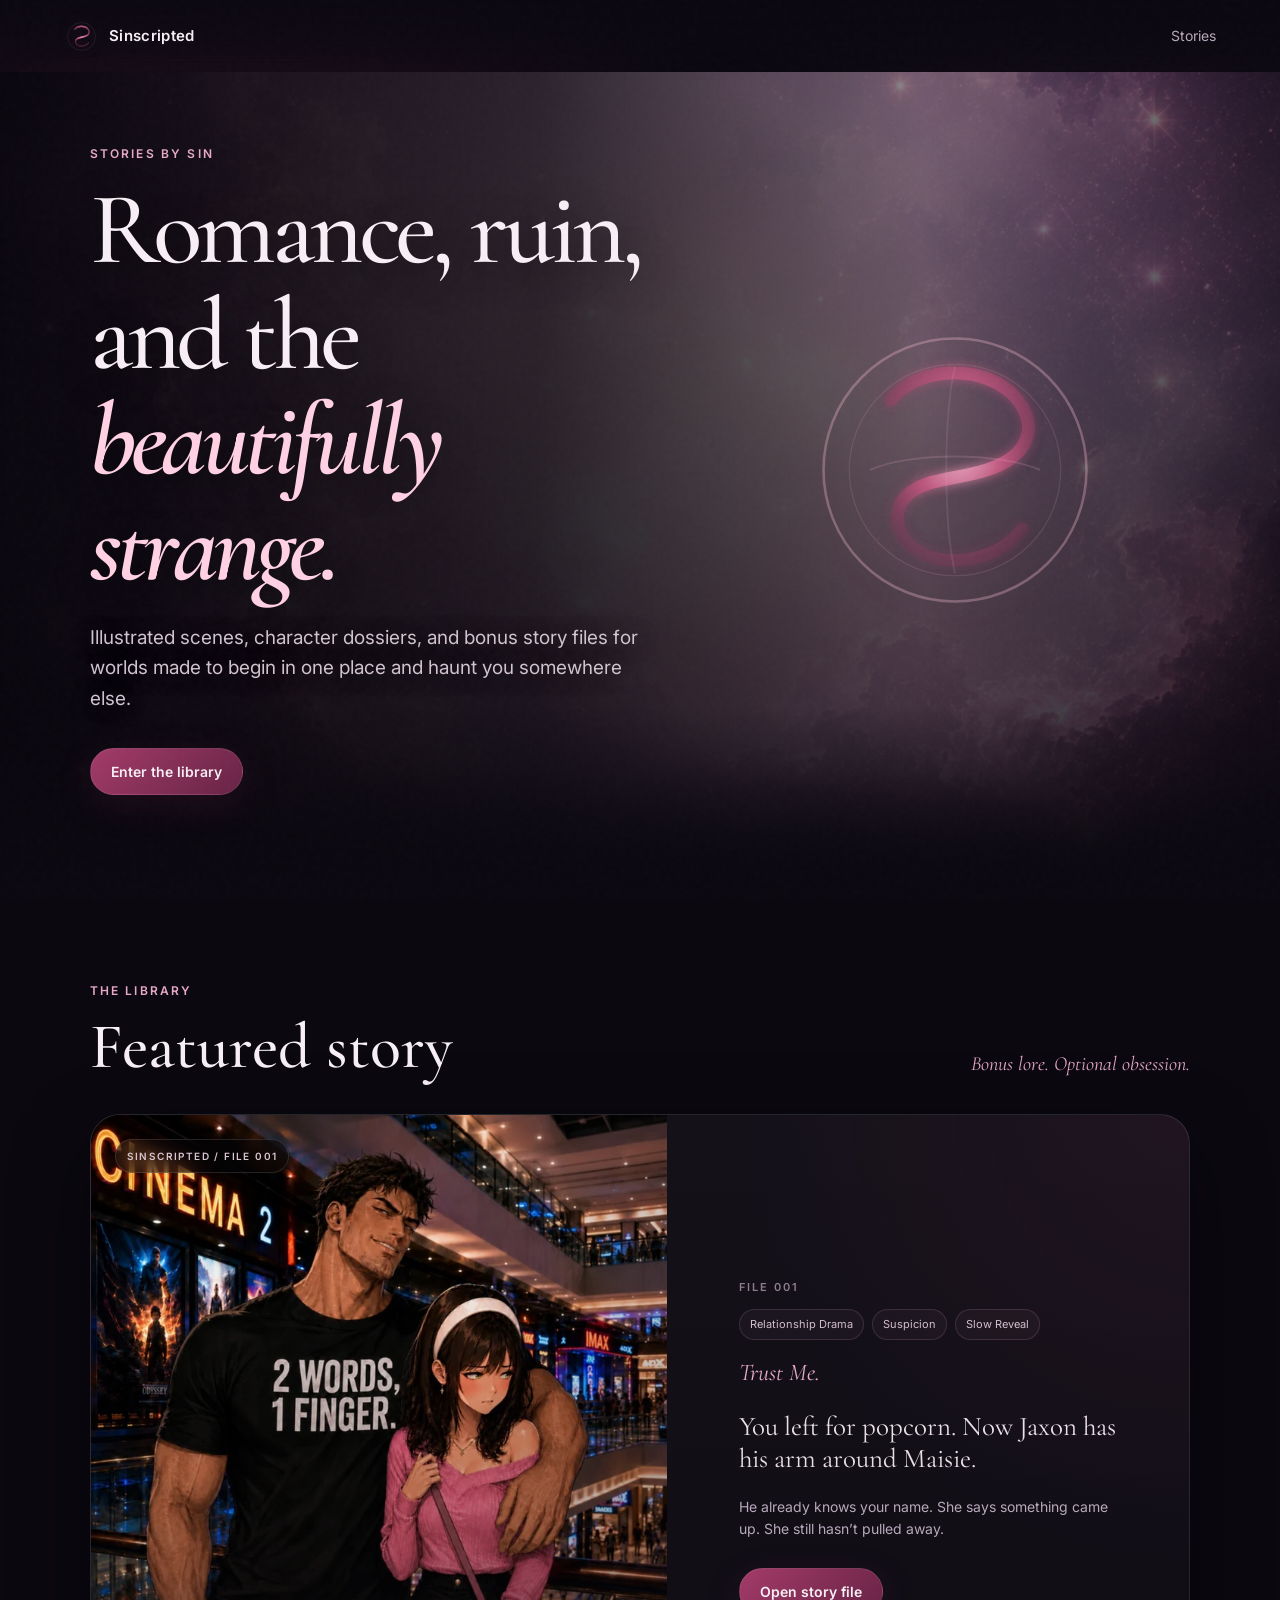
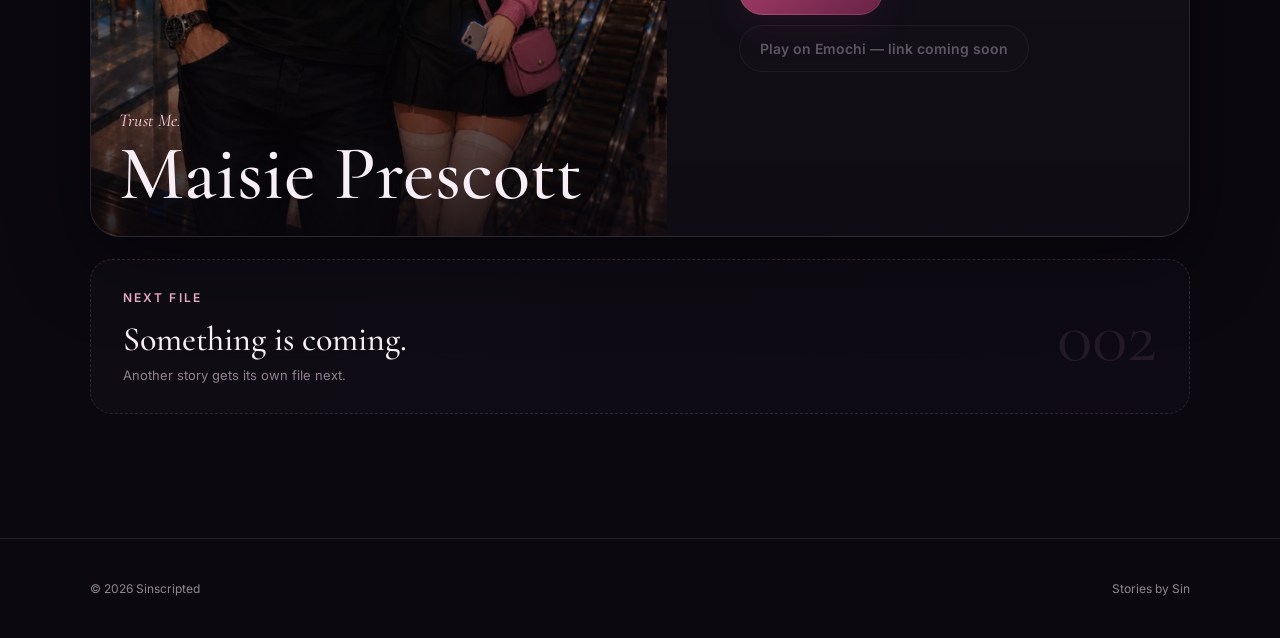
==== index.html @ d1414090 "Add files via upload" ====
<!doctype html>
<html lang="en">
<head>
  <meta charset="utf-8">
  <meta name="viewport" content="width=device-width, initial-scale=1">
  <meta name="theme-color" content="#0b0810">
  <meta name="description" content="Sinscripted — Stories by Sin. Romance, ruin, and the beautifully strange.">
  <title>Sinscripted — Stories by Sin</title>
  <meta property="og:type" content="website">
  <meta property="og:title" content="Sinscripted — Stories by Sin">
  <meta property="og:description" content="Romance, ruin, and the beautifully strange.">
  <meta property="og:url" content="https://sinscripted.github.io/">
  <meta property="og:image" content="https://sinscripted.github.io/assets/brand/hero-desktop.png">
  <meta name="twitter:card" content="summary_large_image">
  <link rel="icon" href="/assets/brand/sinscripted-mark.svg" type="image/svg+xml">
  <link rel="stylesheet" href="/css/styles.css?v=3.1">
</head>
<body>
  <div class="grain" aria-hidden="true"></div>
  <header class="site-header">
    <a class="brand" href="/" aria-label="Sinscripted home">
      <img class="brand-mark-img" src="/assets/brand/sinscripted-mark.svg" alt="">
      <span class="brand-text">Sinscripted</span>
    </a>
    <nav class="site-nav" aria-label="Primary navigation"><a href="#stories">Stories</a></nav>
  </header>

  <main>
    <section class="hero cosmic-hero">
      <div class="hero-art" aria-hidden="true"></div>
      <div class="hero-overlay" aria-hidden="true"></div>
      <div class="hero-inner reveal">
        <p class="eyebrow">Stories by Sin</p>
        <h1>Romance, ruin, and the <em>beautifully strange.</em></h1>
        <p class="hero-copy">Illustrated scenes, character dossiers, and bonus story files for worlds made to begin in one place and haunt you somewhere else.</p>
        <a class="button primary" href="#stories">Enter the library</a>
      </div>
      <div class="hero-brandmark reveal" aria-hidden="true"><img src="/assets/brand/sinscripted-mark.svg" alt=""></div>
    </section>

    <section class="library section" id="stories">
      <div class="section-heading reveal">
        <div><p class="eyebrow">The library</p><h2>Featured story</h2></div>
        <p class="section-note">Bonus lore. Optional obsession.</p>
      </div>

      <article class="featured-story maisie-feature reveal">
        <a class="featured-cover cover-link maisie-cover" href="/maisie/" aria-label="Open the Maisie Prescott story file">
          <img src="/assets/stories/maisie/hero-card.webp" alt="Maisie Prescott beside Jaxon outside Cinema 2 at Northpoint Mall">
          <div class="cover-shade" aria-hidden="true"></div>
          <div class="file-badge">SINSCRIPTED / FILE 001</div>
          <div class="cover-copy"><small>Trust Me.</small><strong>Maisie Prescott</strong></div>
        </a>

        <div class="featured-copy">
          <p class="story-index">FILE 001</p>
          <div class="tag-row" aria-label="Story tags">
            <span>Relationship Drama</span><span>Suspicion</span><span>Slow Reveal</span>
          </div>
          <p class="feature-subtitle">Trust Me.</p>
          <p class="hook large-hook">You left for popcorn. Now Jaxon has his arm around Maisie.</p>
          <p class="story-description">He already knows your name. She says something came up. She still hasn’t pulled away.</p>
          <div class="card-actions">
            <a class="button primary" href="/maisie/">Open story file</a>
            <span class="button ghost disabled" aria-disabled="true">Play on Emochi — link coming soon</span>
          </div>
        </div>
      </article>

      <div class="next-file reveal">
        <div><p class="eyebrow">Next file</p><h3>Something is coming.</h3><p>Another story gets its own file next.</p></div>
        <span class="next-file-number">002</span>
      </div>
    </section>
  </main>

  <footer class="site-footer"><span>© <span id="year"></span> Sinscripted</span><span>Stories by Sin</span></footer>
  <script src="/js/site.js?v=3.1"></script>
</body>
</html>
---- css/styles.css ----
@import url('https://fonts.googleapis.com/css2?family=Cormorant+Garamond:ital,wght@0,500;0,600;1,600&family=Inter:wght@400;500;600&display=swap');

:root {
  --bg: #0b0810;
  --bg-soft: #151019;
  --card: rgba(24, 17, 29, 0.82);
  --text: #f7eff5;
  --muted: #b8aabb;
  --line: rgba(255,255,255,.10);
  --wine: #8d2e59;
  --wine-deep: #5f1e40;
  --rose: #e7a9c6;
  --rose-bright: #ffd1e3;
  --violet: #a477bd;
  --shadow: 0 28px 80px rgba(0,0,0,.46);
  --serif: "Cormorant Garamond", Georgia, serif;
  --sans: "Inter", system-ui, sans-serif;
}

* { box-sizing: border-box; }
html { scroll-behavior: smooth; }
body {
  margin: 0;
  overflow-x: hidden;
  background:
    radial-gradient(circle at 18% -8%, rgba(135,54,111,.16), transparent 34rem),
    radial-gradient(circle at 85% 15%, rgba(119,74,141,.10), transparent 28rem),
    var(--bg);
  color: var(--text);
  font-family: var(--sans);
  line-height: 1.6;
}
a { color: inherit; text-decoration: none; }
img { max-width: 100%; display: block; }

.grain {
  position: fixed;
  inset: 0;
  pointer-events: none;
  opacity: .025;
  z-index: 99;
  background-image: url("data:image/svg+xml,%3Csvg viewBox='0 0 180 180' xmlns='http://www.w3.org/2000/svg'%3E%3Cfilter id='n'%3E%3CfeTurbulence type='fractalNoise' baseFrequency='.9' numOctaves='4' stitchTiles='stitch'/%3E%3C/filter%3E%3Crect width='100%25' height='100%25' filter='url(%23n)' opacity='.8'/%3E%3C/svg%3E");
}

.site-header {
  position: sticky;
  top: 0;
  z-index: 30;
  min-height: 72px;
  padding: 0 clamp(20px, 5vw, 72px);
  display: flex;
  align-items: center;
  justify-content: space-between;
  gap: 24px;
  background: linear-gradient(to bottom, rgba(11,8,16,.92), rgba(11,8,16,.70), transparent);
  backdrop-filter: blur(14px);
}
.site-header.compact { position: relative; background: transparent; }
.brand { display: inline-flex; align-items: center; gap: 10px; font-weight: 600; letter-spacing: .02em; }
.brand-mark-img { width: 35px; height: 35px; filter: drop-shadow(0 0 10px rgba(231,169,198,.18)); }
.brand-text { font-size: 15px; }
.site-nav { display: flex; gap: 22px; color: var(--muted); font-size: 14px; }
.site-nav a:hover, .back-link:hover { color: var(--text); }
.back-link { color: var(--muted); font-size: 14px; }

.hero {
  position: relative;
  min-height: min(780px, 90vh);
  display: grid;
  grid-template-columns: minmax(0, 1.1fr) minmax(240px, .9fr);
  align-items: center;
  gap: 56px;
  padding: 72px clamp(20px, 7vw, 110px) 90px;
  overflow: hidden;
  isolation: isolate;
}
.hero-art, .hero-overlay { position: absolute; inset: 0; }
.hero-art {
  z-index: -3;
  background-image: url('/assets/brand/hero-desktop.png');
  background-size: cover;
  background-position: center;
  transform: scale(1.03);
}
.hero-overlay {
  z-index: -2;
  background:
    linear-gradient(90deg, rgba(8,5,12,.94) 0%, rgba(8,5,12,.76) 42%, rgba(8,5,12,.30) 72%, rgba(8,5,12,.52) 100%),
    linear-gradient(to bottom, rgba(11,8,16,.24), rgba(11,8,16,.64) 86%, var(--bg));
}
.hero::after {
  content: "";
  position: absolute;
  inset: auto 0 0;
  height: 180px;
  z-index: -1;
  background: linear-gradient(transparent, var(--bg));
}
.hero-inner { max-width: 760px; z-index: 2; }
.eyebrow {
  margin: 0 0 14px;
  color: var(--rose);
  font-size: 12px;
  font-weight: 600;
  letter-spacing: .18em;
  text-transform: uppercase;
}
h1, h2, h3 { font-family: var(--serif); line-height: 1.03; margin-top: 0; }
.hero h1 {
  margin-bottom: 24px;
  font-size: clamp(56px, 8vw, 116px);
  font-weight: 500;
  letter-spacing: -.045em;
  max-width: 980px;
  text-shadow: 0 8px 40px rgba(0,0,0,.46);
}
.hero h1 em { color: var(--rose-bright); font-weight: 600; }
.hero-copy {
  max-width: 610px;
  margin: 0 0 34px;
  color: #d0c4ce;
  font-size: clamp(16px, 2vw, 19px);
  text-shadow: 0 2px 20px rgba(0,0,0,.55);
}
.hero-brandmark {
  z-index: 2;
  justify-self: center;
  width: min(28vw, 330px);
  opacity: .80;
  filter: drop-shadow(0 0 38px rgba(226,153,194,.12));
}
.hero-brandmark img { width: 100%; }

.button {
  display: inline-flex;
  align-items: center;
  justify-content: center;
  min-height: 47px;
  padding: 0 20px;
  border: 1px solid var(--line);
  border-radius: 999px;
  font-size: 14px;
  font-weight: 600;
  transition: transform .25s ease, border-color .25s ease, background .25s ease, box-shadow .25s ease;
}
.button:hover { transform: translateY(-2px); }
.button.primary {
  background: linear-gradient(135deg, #a33b69, #672345);
  border-color: rgba(255,255,255,.09);
  box-shadow: 0 10px 34px rgba(97,32,70,.22);
}
.button.primary:hover { background: linear-gradient(135deg, #b74676, #742a50); box-shadow: 0 14px 42px rgba(125,44,88,.30); }
.button.ghost { color: var(--muted); background: rgba(255,255,255,.025); }
.button.ghost:hover { color: var(--text); border-color: rgba(255,255,255,.2); }
.button.disabled { opacity: .46; pointer-events: none; }

.section { padding: 96px clamp(20px, 7vw, 110px); }
.section-heading {
  display: flex;
  justify-content: space-between;
  gap: 28px;
  align-items: end;
  margin-bottom: 34px;
}
.section-heading h2, .after-comic h2 {
  font-size: clamp(38px, 5vw, 68px);
  margin-bottom: 0;
  font-weight: 500;
}
.section-note {
  max-width: 420px;
  color: var(--rose);
  margin: 0;
  font-family: var(--serif);
  font-size: 20px;
  font-style: italic;
}

.featured-story {
  display: grid;
  grid-template-columns: minmax(0, 1.05fr) minmax(300px, .95fr);
  min-height: 620px;
  overflow: hidden;
  border: 1px solid var(--line);
  border-radius: 30px;
  background:
    radial-gradient(circle at 100% 0%, rgba(140,50,100,.10), transparent 28rem),
    linear-gradient(180deg, rgba(255,255,255,.038), rgba(255,255,255,.018));
  box-shadow: var(--shadow);
}
.featured-cover { display: block; min-height: 100%; }
.cover {
  min-height: 100%;
  position: relative;
  overflow: hidden;
}
.placeholder-cover {
  background:
    radial-gradient(circle at 70% 18%, rgba(215,113,154,.22), transparent 24%),
    radial-gradient(circle at 30% 72%, rgba(117,82,144,.12), transparent 28%),
    linear-gradient(155deg, #1b1420 0%, #17141f 48%, #0b0910 100%);
}
.placeholder-cover::before {
  content: "";
  position: absolute;
  inset: -10%;
  background:
    linear-gradient(118deg, transparent 0 48%, rgba(255,255,255,.18) 49%, rgba(255,255,255,.02) 50% 100%);
  opacity: .52;
}
.storm {
  position: absolute;
  inset: 0;
  background:
    radial-gradient(ellipse at 50% 100%, rgba(255,255,255,.055), transparent 40%),
    repeating-linear-gradient(120deg, transparent 0 55px, rgba(255,255,255,.014) 56px 57px);
}
.file-badge {
  position: absolute;
  top: 24px;
  left: 24px;
  z-index: 2;
  padding: 8px 11px;
  border: 1px solid rgba(255,255,255,.12);
  border-radius: 999px;
  background: rgba(7,5,10,.40);
  backdrop-filter: blur(10px);
  color: #d9c5d2;
  font-size: 10px;
  font-weight: 600;
  letter-spacing: .14em;
}
.cover-copy {
  position: absolute;
  left: 28px; right: 28px; bottom: 28px;
  display: grid;
  gap: 5px;
}
.cover-copy strong {
  font-family: var(--serif);
  font-size: clamp(54px, 6vw, 90px);
  line-height: .9;
  font-weight: 500;
}
.cover-copy small { color: var(--muted); text-transform: uppercase; letter-spacing: .13em; font-size: 10px; }

.featured-copy {
  align-self: center;
  padding: clamp(32px, 6vw, 72px);
}
.story-index {
  margin: 0 0 12px;
  color: #8f7d8c;
  font-size: 11px;
  font-weight: 600;
  letter-spacing: .18em;
}
.tag-row { display: flex; flex-wrap: wrap; gap: 8px; margin-bottom: 18px; }
.tag-row.center { justify-content: center; }
.tag-row span {
  padding: 6px 10px;
  border-radius: 999px;
  border: 1px solid rgba(231,169,198,.16);
  background: rgba(231,169,198,.04);
  color: #d3bfcc;
  font-size: 11px;
}
.featured-copy h3 { margin-bottom: 12px; font-size: clamp(48px, 6vw, 78px); font-weight: 500; }
.hook { color: var(--muted); margin: 0 0 20px; }
.large-hook { max-width: 560px; font-family: var(--serif); font-size: 27px; line-height: 1.2; color: #eadfe7; }
.story-description { max-width: 540px; color: var(--muted); margin: 0 0 28px; font-size: 14px; }
.card-actions { display: flex; flex-wrap: wrap; gap: 10px; }
.card-actions.centered { justify-content: center; }

.next-file {
  margin-top: 22px;
  min-height: 150px;
  display: flex;
  align-items: center;
  justify-content: space-between;
  gap: 30px;
  padding: 28px 32px;
  border: 1px dashed rgba(231,169,198,.15);
  border-radius: 22px;
  background: linear-gradient(90deg, rgba(255,255,255,.018), rgba(164,119,189,.026));
}
.next-file h3 { margin: 0 0 8px; font-size: 34px; font-weight: 500; }
.next-file p:not(.eyebrow) { margin: 0; color: #8e818d; font-size: 13px; }
.next-file-number {
  font-family: var(--serif);
  font-size: 74px;
  color: rgba(231,169,198,.10);
  line-height: 1;
}

.site-footer {
  min-height: 100px;
  margin-top: 28px;
  padding: 28px clamp(20px, 7vw, 110px);
  display: flex;
  justify-content: space-between;
  align-items: center;
  gap: 18px;
  border-top: 1px solid var(--line);
  color: #8f858f;
  font-size: 12px;
}

/* Story page */
.story-hero {
  position: relative;
  text-align: center;
  padding: 110px 20px 92px;
  overflow: hidden;
  isolation: isolate;
}
.story-cosmic-art {
  position: absolute;
  inset: -80px 0 0;
  z-index: -2;
  background-image: url('/assets/brand/nebula-secondary.png');
  background-size: cover;
  background-position: center;
  opacity: .24;
  filter: saturate(.8) contrast(1.03);
}
.story-hero::after {
  content: "";
  position: absolute;
  inset: 0;
  z-index: -1;
  background:
    linear-gradient(to bottom, rgba(11,8,16,.48), rgba(11,8,16,.80) 72%, var(--bg)),
    radial-gradient(circle at center, transparent 0%, rgba(11,8,16,.26) 54%, rgba(11,8,16,.84) 100%);
}
.story-hero-content { position: relative; z-index: 2; }
.story-hero h1 {
  margin-bottom: 14px;
  font-size: clamp(66px, 10vw, 130px);
  font-weight: 500;
  letter-spacing: -.04em;
  text-shadow: 0 8px 34px rgba(0,0,0,.45);
}
.story-deck { margin: 0 auto 22px; max-width: 720px; color: #c9bdc7; font-size: 18px; }
.reader-note { max-width: 600px; margin: 28px auto 0; color: #968896; font-size: 13px; }

.comic-reader {
  width: min(100%, 940px);
  margin: 0 auto;
  padding: 0 14px 20px;
  display: grid;
  gap: 20px;
}
.comic-panel {
  position: relative;
  min-height: min(1180px, 82vh);
  border-radius: 22px;
  overflow: hidden;
  border: 1px solid var(--line);
  box-shadow: var(--shadow);
  background: #111;
}
.panel-number {
  position: absolute;
  z-index: 3;
  top: 20px; right: 22px;
  color: rgba(255,255,255,.32);
  font-size: 11px;
  letter-spacing: .15em;
}
.panel-text {
  position: absolute;
  z-index: 4;
  left: clamp(22px, 6vw, 62px);
  right: clamp(22px, 6vw, 62px);
  color: #f7f2f5;
  text-shadow: 0 2px 22px rgba(0,0,0,.65);
}
.panel-text.bottom { bottom: clamp(30px, 7vw, 70px); }
.panel-text.center-text { top: 50%; transform: translateY(-50%); text-align: center; }
.panel-text p {
  margin: 0;
  max-width: 720px;
  font-family: var(--serif);
  font-size: clamp(30px, 6vw, 60px);
  line-height: 1.04;
}
.panel-text.split { top: 12%; bottom: 10%; display: flex; flex-direction: column; justify-content: space-between; }
.panel-text.split p:last-child { align-self: end; text-align: right; }

.panel-storm {
  background:
    linear-gradient(to bottom, rgba(13,16,27,.25), rgba(7,8,13,.82)),
    radial-gradient(circle at 70% 20%, #4a4c68, transparent 22%),
    linear-gradient(160deg, #25293a, #0c0e16 72%);
}
.panel-storm::before {
  content:""; position:absolute; inset:0;
  background: repeating-linear-gradient(103deg, transparent 0 28px, rgba(214,221,242,.08) 29px 30px);
  transform: scale(1.3);
}
.panel-three {
  background:
    radial-gradient(circle at 50% 16%, rgba(173,180,225,.16), transparent 26%),
    linear-gradient(180deg, #191b26, #090a0d);
}
.three-lives { position:absolute; inset:15% 7% 17%; display:grid; grid-template-columns:repeat(3,1fr); gap:4%; align-items:end; }
.three-lives span {
  height: 58%;
  border-radius: 100px 100px 8px 8px;
  background: linear-gradient(to bottom, rgba(255,255,255,.11), rgba(255,255,255,.018));
}
.three-lives span:nth-child(2) { height: 72%; }
.three-lives span:nth-child(3) { height: 64%; }

.panel-strike { background: radial-gradient(circle at 48% 30%, #f4e8ff 0 1%, #8f9bcb 2%, #262a3c 7%, #0a0b10 26%); }
.lightning {
  position:absolute; top:-6%; left:48%; width:7px; height:74%;
  background:#f6efff; transform:skew(-13deg) rotate(12deg);
  box-shadow:0 0 15px #e8dfff, 0 0 42px #8f99d4, 0 0 90px rgba(185,164,255,.6);
}
.lightning::before, .lightning::after { content:""; position:absolute; width:5px; height:42%; background:inherit; box-shadow:inherit; }
.lightning::before { top:32%; left:-55px; transform:rotate(24deg); }
.lightning::after { top:51%; left:47px; transform:rotate(-22deg); }

.panel-fracture {
  background:
    radial-gradient(circle at 50% 50%, rgba(143,40,70,.28), transparent 30%),
    linear-gradient(150deg, #1e1723, #09090c);
}
.fracture { position:absolute; inset:10%; display:grid; place-items:center; }
.fracture span {
  position:absolute;
  font-family:var(--serif);
  font-size:clamp(100px,26vw,260px);
  color:rgba(255,255,255,.07);
}
.fracture span:nth-child(1){ transform:translate(-28%,-8%) rotate(-9deg); }
.fracture span:nth-child(2){ transform:translate(20%,5%) rotate(6deg); color:rgba(225,168,188,.09); }
.fracture span:nth-child(3){ transform:translate(0,24%) rotate(-2deg); }

.panel-hospital {
  background:
    linear-gradient(to bottom, rgba(198,220,210,.08), rgba(5,9,8,.86)),
    linear-gradient(120deg, #44534e, #0d1211 56%);
}
.monitor {
  position:absolute; left:10%; right:10%; top:39%; height:170px;
  border-top:1px solid rgba(178,255,214,.18);
  border-bottom:1px solid rgba(178,255,214,.07);
}
.monitor span {
  position:absolute; top:50%; left:0; right:0; height:2px;
  background:#76d7a2;
  box-shadow:0 0 15px rgba(118,215,162,.55);
}
.monitor span::after{
  content:"";
  position:absolute; left:46%; top:-56px; width:65px; height:55px;
  border-left:3px solid #76d7a2;
  border-top:3px solid #76d7a2;
  transform:skew(-16deg) rotate(58deg);
}

.panel-awake {
  background:
    radial-gradient(ellipse at center 38%, rgba(225,168,188,.10), transparent 18%),
    radial-gradient(circle at center, #251b28 0%, #0a090d 62%);
}
.eyes::before, .eyes::after {
  content:""; position:absolute; top:41%; width:120px; height:55px;
  border-top:2px solid rgba(241,224,235,.28); border-radius:50%;
}
.eyes::before { left:calc(50% - 145px); transform:rotate(-4deg); }
.eyes::after { left:calc(50% + 25px); transform:rotate(4deg); }
.whisper { margin-top: 18px !important; color: var(--rose); font-style: italic; }

.after-comic {
  max-width: 820px;
  padding: 100px 20px 120px;
  margin-inline: auto;
  text-align: center;
}
.after-comic p:not(.eyebrow) { color: var(--muted); max-width: 620px; margin: 18px auto 30px; }

/* restrained motion */
.reveal {
  opacity: 1;
  transform: translateY(0);
}
.motion-ok .reveal {
  opacity: 0;
  transform: translateY(18px);
  transition: opacity .8s ease, transform .8s cubic-bezier(.2,.65,.25,1);
}
.motion-ok .reveal.is-visible {
  opacity: 1;
  transform: translateY(0);
}
.motion-ok .hero-art { animation: cosmicDrift 22s ease-in-out infinite alternate; }
.motion-ok .hero-brandmark { animation: markFloat 8s ease-in-out infinite; }

@keyframes cosmicDrift {
  from { transform: scale(1.03) translate3d(0,0,0); }
  to { transform: scale(1.075) translate3d(-1.2%, .7%, 0); }
}
@keyframes markFloat {
  0%,100% { transform: translateY(0); opacity: .76; }
  50% { transform: translateY(-7px); opacity: .88; }
}

@media (max-width: 860px) {
  .site-header { min-height: 62px; padding-inline: 18px; }
  .site-nav { display: none; }

  .hero {
    min-height: 720px;
    grid-template-columns: 1fr;
    align-content: end;
    padding: 120px 20px 78px;
  }
  .hero-art {
    background-image: url('/assets/brand/hero-mobile.png');
    background-position: center 42%;
  }
  .hero-overlay {
    background:
      linear-gradient(to bottom, rgba(7,4,10,.32) 0%, rgba(7,4,10,.25) 28%, rgba(7,4,10,.72) 66%, var(--bg) 100%),
      linear-gradient(90deg, rgba(7,4,10,.48), rgba(7,4,10,.18));
  }
  .hero-inner { align-self: end; }
  .hero-brandmark {
    position: absolute;
    top: 92px;
    right: 22px;
    width: 122px;
    opacity: .52;
  }

  .section { padding: 72px 18px; }
  .section-heading { display: block; }
  .section-note { margin-top: 10px; }

  .featured-story { grid-template-columns: 1fr; min-height: 0; border-radius: 24px; }
  .featured-cover { min-height: 500px; }
  .featured-copy { padding: 28px 24px 32px; }
  .next-file { padding: 24px; }
  .next-file-number { font-size: 58px; }

  .site-footer { padding-inline: 18px; flex-direction: column; align-items: flex-start; }
}

@media (max-width: 520px) {
  .brand-text { font-size: 14px; }
  .brand-mark-img { width: 31px; height: 31px; }
  .hero { min-height: 690px; }
  .hero h1 { font-size: clamp(50px, 16vw, 76px); }
  .hero-copy { font-size: 15px; }
  .hero-brandmark { width: 105px; top: 82px; }
  .featured-cover { min-height: 430px; }
  .card-actions .button { width: 100%; }
  .next-file-number { display: none; }

  .comic-reader { padding-inline: 8px; gap: 10px; }
  .comic-panel { min-height: 76vh; border-radius: 14px; }
  .panel-text p { font-size: clamp(32px, 10vw, 49px); }
  .story-hero { padding-top: 74px; }
}

@media (prefers-reduced-motion: reduce) {
  * { scroll-behavior: auto !important; }
}


/* ================================================================
   FILE 001 — MAISIE PRESCOTT
   ================================================================ */

.maisie-feature .featured-cover { position: relative; overflow: hidden; background: #0d0910; }
.maisie-cover img {
  width: 100%; height: 100%; min-height: 620px; object-fit: cover; object-position: center 34%;
  transition: transform .7s cubic-bezier(.2,.65,.25,1);
}
.motion-ok .maisie-cover:hover img { transform: scale(1.025); }
.cover-shade {
  position: absolute; inset: 0;
  background:
    linear-gradient(to top, rgba(8,5,10,.88) 0%, rgba(8,5,10,.22) 42%, transparent 72%),
    linear-gradient(90deg, transparent 65%, rgba(8,5,10,.18));
}
.maisie-cover .cover-copy { z-index: 2; }
.maisie-cover .cover-copy small {
  order: -1; color: var(--rose-bright); font-family: var(--serif); font-size: 18px;
  text-transform: none; font-style: italic; letter-spacing: .02em;
}
.maisie-cover .cover-copy strong { max-width: 560px; font-size: clamp(50px, 6vw, 82px); }
.feature-subtitle {
  margin: -4px 0 18px; color: var(--rose); font-family: var(--serif); font-size: 24px; font-style: italic;
}

.maisie-page {
  background:
    radial-gradient(circle at 12% 12%, rgba(139,47,95,.13), transparent 29rem),
    radial-gradient(circle at 88% 30%, rgba(75,78,137,.09), transparent 30rem),
    var(--bg);
}
.story-nav {
  z-index: 60;
  background: linear-gradient(to bottom, rgba(8,5,11,.90), rgba(8,5,11,.38), transparent);
}
.maisie-hero {
  min-height: 840px; display: grid;
  grid-template-columns: minmax(320px, .82fr) minmax(440px, 1.18fr);
  align-items: stretch; gap: 0; overflow: hidden; border-bottom: 1px solid var(--line);
  background: radial-gradient(circle at 26% 35%, rgba(145,48,92,.16), transparent 28rem), #0a0710;
}
.maisie-hero-copy {
  position: relative; z-index: 3; align-self: center; padding: 90px clamp(28px, 6vw, 100px);
}
.maisie-hero-copy h1 {
  margin: 0 0 12px; max-width: 700px; font-size: clamp(70px, 8.4vw, 126px);
  font-weight: 500; line-height: .82; letter-spacing: -.045em;
}
.story-campaign-title {
  margin: 0 0 30px; color: var(--rose-bright); font-family: var(--serif);
  font-size: clamp(29px, 3vw, 42px); font-style: italic;
}
.maisie-lead {
  max-width: 570px; margin: 0 0 14px; color: #f0e5ec; font-family: var(--serif);
  font-size: clamp(27px, 3vw, 39px); line-height: 1.08;
}
.maisie-sublead { max-width: 590px; margin: 0 0 26px; color: var(--muted); font-size: 15px; }
.maisie-hero-art { position: relative; min-height: 840px; margin: 0; overflow: hidden; }
.maisie-hero-art img {
  width: 100%; height: 100%; min-height: 840px; object-fit: cover; object-position: center 32%;
}
.hero-image-vignette {
  position: absolute; inset: 0;
  background:
    linear-gradient(90deg, #0a0710 0%, rgba(10,7,16,.52) 10%, transparent 32%),
    linear-gradient(to top, rgba(10,7,16,.62), transparent 32%);
  pointer-events: none;
}

.file-section, .mechanic-section {
  width: min(1220px, calc(100% - 36px)); margin: 0 auto; padding: 118px 0;
}
.editorial-heading, .mechanic-copy { width: min(760px, 100%); }
.editorial-heading h2, .mechanic-copy h2 {
  margin-bottom: 20px; font-size: clamp(50px, 7vw, 86px); font-weight: 500; letter-spacing: -.03em;
}
.editorial-heading > p:last-child, .mechanic-copy > p:last-child {
  max-width: 650px; color: var(--muted); font-size: 17px;
}
.earlier-section {
  display: grid; grid-template-columns: minmax(280px, .95fr) minmax(340px, .7fr);
  align-items: center; gap: clamp(50px, 8vw, 120px);
}
.phone-art { width: min(100%, 540px); margin: 0 auto; filter: drop-shadow(0 38px 80px rgba(0,0,0,.36)); }
.phone-art img { width: 100%; border-radius: 30px; }
.life360-art { width: min(100%, 520px); }

.scene-sequence {
  width: min(1320px, calc(100% - 36px)); margin: 0 auto; padding: 40px 0 118px;
  display: grid; gap: 44px;
}
.scene-beat {
  display: grid; grid-template-columns: minmax(340px, 1.08fr) minmax(280px, .72fr);
  align-items: center; overflow: hidden; border: 1px solid var(--line); border-radius: 30px;
  background: radial-gradient(circle at 100% 0%, rgba(156,64,109,.12), transparent 28rem), rgba(255,255,255,.022);
  box-shadow: var(--shadow);
}
.scene-beat.reverse { grid-template-columns: minmax(280px, .72fr) minmax(340px, 1.08fr); }
.scene-beat.reverse .scene-image { order: 2; }
.scene-beat.reverse .scene-copy { order: 1; }
.scene-image { margin: 0; min-height: 690px; height: 100%; }
.scene-image img { width: 100%; height: 100%; min-height: 690px; object-fit: cover; }
.scene-copy { padding: clamp(34px, 6vw, 76px); }
.scene-copy h2 { margin-bottom: 18px; font-size: clamp(48px, 5.5vw, 76px); font-weight: 500; }
.scene-copy blockquote {
  margin: 0 0 24px; color: #f7e9f1; font-family: var(--serif);
  font-size: clamp(38px, 5vw, 66px); font-style: italic; line-height: 1.05;
}
.scene-copy > p:not(.eyebrow) { color: var(--muted); font-size: 17px; }

.dossier-section { padding: 80px 18px 128px; }
.dossier-shell {
  width: min(1320px, 100%); margin: 0 auto; display: grid;
  grid-template-columns: minmax(360px, .92fr) minmax(420px, 1.08fr);
  overflow: hidden; border: 1px solid rgba(231,169,198,.18); border-radius: 32px;
  background: radial-gradient(circle at 80% 12%, rgba(150,53,102,.12), transparent 30rem),
              linear-gradient(145deg, rgba(33,22,35,.96), rgba(15,11,18,.98));
  box-shadow: 0 42px 100px rgba(0,0,0,.46);
}
.dossier-portrait { position: relative; min-height: 820px; margin: 0; overflow: hidden; background: #0a080d; }
.dossier-portrait img { width: 100%; height: 100%; min-height: 820px; object-fit: cover; object-position: center; }
.dossier-portrait::after {
  content: ""; position: absolute; inset: 0;
  background: linear-gradient(to top, rgba(9,6,11,.78), transparent 28%); pointer-events: none;
}
.dossier-portrait figcaption {
  position: absolute; left: 25px; right: 25px; bottom: 20px; z-index: 2;
  color: #d5c2cf; font-size: 11px; letter-spacing: .15em; text-transform: uppercase;
}
.dossier-copy { padding: clamp(36px, 6vw, 76px); align-self: center; }
.dossier-code {
  margin: 0 0 16px; color: var(--rose); font-size: 10px; font-weight: 600;
  letter-spacing: .19em; text-transform: uppercase;
}
.dossier-copy h2 {
  margin: 0 0 18px; font-size: clamp(65px, 8vw, 104px); font-weight: 500;
  line-height: .83; letter-spacing: -.04em;
}
.dossier-deck {
  max-width: 610px; margin: 0 0 34px; color: #d7c4d0; font-family: var(--serif);
  font-size: clamp(24px, 2.6vw, 34px); font-style: italic; line-height: 1.18;
}
.dossier-grid {
  margin: 0; display: grid; grid-template-columns: repeat(2, minmax(0, 1fr));
  border-top: 1px solid rgba(231,169,198,.16); border-left: 1px solid rgba(231,169,198,.16);
}
.dossier-grid > div {
  min-height: 104px; padding: 18px 20px; border-right: 1px solid rgba(231,169,198,.16);
  border-bottom: 1px solid rgba(231,169,198,.16);
}
.dossier-grid .wide { grid-column: 1 / -1; }
.dossier-grid dt {
  margin: 0 0 6px; color: #a98799; font-size: 10px; font-weight: 600;
  letter-spacing: .17em; text-transform: uppercase;
}
.dossier-grid dd {
  margin: 0; color: #f0e7ed; font-family: var(--serif); font-size: 22px; line-height: 1.16;
}
.dossier-personality {
  margin-top: 26px; padding-top: 23px; border-top: 1px solid rgba(231,169,198,.13);
}
.dossier-personality span {
  color: #a98799; font-size: 10px; font-weight: 600; letter-spacing: .17em; text-transform: uppercase;
}
.dossier-personality p { max-width: 650px; margin: 8px 0 0; color: #d3c3cd; font-size: 15px; }
.dossier-quote {
  margin: 34px 0 0; padding-left: 23px; border-left: 2px solid var(--wine);
  color: var(--rose-bright); font-family: var(--serif); font-size: clamp(26px, 3vw, 38px);
  font-style: italic; line-height: 1.18;
}

.mechanic-section {
  display: grid; grid-template-columns: minmax(300px, 1fr) minmax(330px, .72fr);
  align-items: center; gap: clamp(48px, 8vw, 112px);
}
.mechanic-copy h2 { max-width: 810px; }

.jaxon-shell {
  border-color: rgba(138,164,197,.16);
  background: radial-gradient(circle at 8% 8%, rgba(57,83,118,.13), transparent 30rem),
              linear-gradient(145deg, rgba(21,24,31,.98), rgba(10,10,13,.99));
}
.jaxon-shell .dossier-code { color: #9fb3ca; }
.jaxon-shell .dossier-grid { border-color: rgba(145,169,195,.13); }
.jaxon-shell .dossier-grid > div { border-right-color: rgba(145,169,195,.13); border-bottom-color: rgba(145,169,195,.13); }
.jaxon-shell .dossier-grid dt, .jaxon-shell .dossier-personality span { color: #8194aa; }
.jaxon-shell .dossier-quote { border-left-color: #4b6d8d; color: #d7e4f0; }

.final-question {
  position: relative; overflow: hidden; padding: 140px 20px 150px; text-align: center;
  border-top: 1px solid var(--line);
  background: linear-gradient(rgba(9,6,12,.75), rgba(9,6,12,.92)),
              url('/assets/brand/nebula-secondary.png') center/cover no-repeat;
}
.final-question::before {
  content: ""; position: absolute; inset: 0;
  background: radial-gradient(circle at center, rgba(186,82,136,.16), transparent 34rem);
  pointer-events: none;
}
.final-question-inner { position: relative; z-index: 2; width: min(860px, 100%); margin: 0 auto; }
.tension-line {
  margin: 4px 0; color: #c6b8c2; font-family: var(--serif); font-size: clamp(25px, 4vw, 42px);
}
.tension-line.accent { color: var(--rose-bright); }
.final-question h2 {
  margin: 32px 0 35px; font-size: clamp(76px, 11vw, 142px); font-weight: 500; letter-spacing: -.045em;
}

@media (max-width: 980px) {
  .maisie-hero { min-height: 0; grid-template-columns: 1fr; }
  .maisie-hero-copy { order: 2; padding: 56px 24px 76px; }
  .maisie-hero-art { order: 1; min-height: min(78vh, 780px); }
  .maisie-hero-art img { min-height: min(78vh, 780px); }
  .hero-image-vignette { background: linear-gradient(to top, #0a0710 0%, rgba(10,7,16,.18) 32%, transparent 58%); }
  .earlier-section, .mechanic-section { grid-template-columns: 1fr; }
  .editorial-heading, .mechanic-copy { margin-inline: auto; }
  .phone-art { margin-top: 18px; }
  .scene-beat, .scene-beat.reverse { grid-template-columns: 1fr; }
  .scene-beat.reverse .scene-image, .scene-beat.reverse .scene-copy { order: initial; }
  .scene-image, .scene-image img { min-height: 560px; }
  .dossier-shell { grid-template-columns: 1fr; }
  .dossier-portrait, .dossier-portrait img { min-height: 720px; }
}

@media (max-width: 620px) {
  .maisie-cover img { min-height: 470px; object-position: center 32%; }
  .maisie-hero-art, .maisie-hero-art img { min-height: 570px; }
  .maisie-hero-copy h1 { font-size: clamp(62px, 20vw, 88px); }
  .maisie-lead { font-size: 29px; }
  .maisie-sublead { font-size: 14px; }

  .file-section, .mechanic-section { width: min(100% - 28px, 1220px); padding: 82px 0; }
  .editorial-heading h2, .mechanic-copy h2 { font-size: 51px; }

  .scene-sequence { width: min(100% - 20px, 1320px); padding-bottom: 82px; gap: 22px; }
  .scene-beat { border-radius: 20px; }
  .scene-image, .scene-image img { min-height: 470px; }
  .scene-copy { padding: 28px 22px 34px; }
  .scene-copy blockquote { font-size: 41px; }

  .dossier-section { padding: 48px 10px 92px; }
  .dossier-shell { border-radius: 20px; }
  .dossier-portrait, .dossier-portrait img { min-height: 520px; }
  .dossier-copy { padding: 32px 22px 38px; }
  .dossier-copy h2 { font-size: 65px; }
  .dossier-deck { font-size: 25px; }
  .dossier-grid > div { min-height: 90px; padding: 15px 14px; }
  .dossier-grid dd { font-size: 19px; }
  .dossier-personality p { font-size: 14px; }
  .dossier-quote { font-size: 28px; }

  .final-question { padding: 100px 18px 110px; }
  .final-question h2 { font-size: 78px; }
}
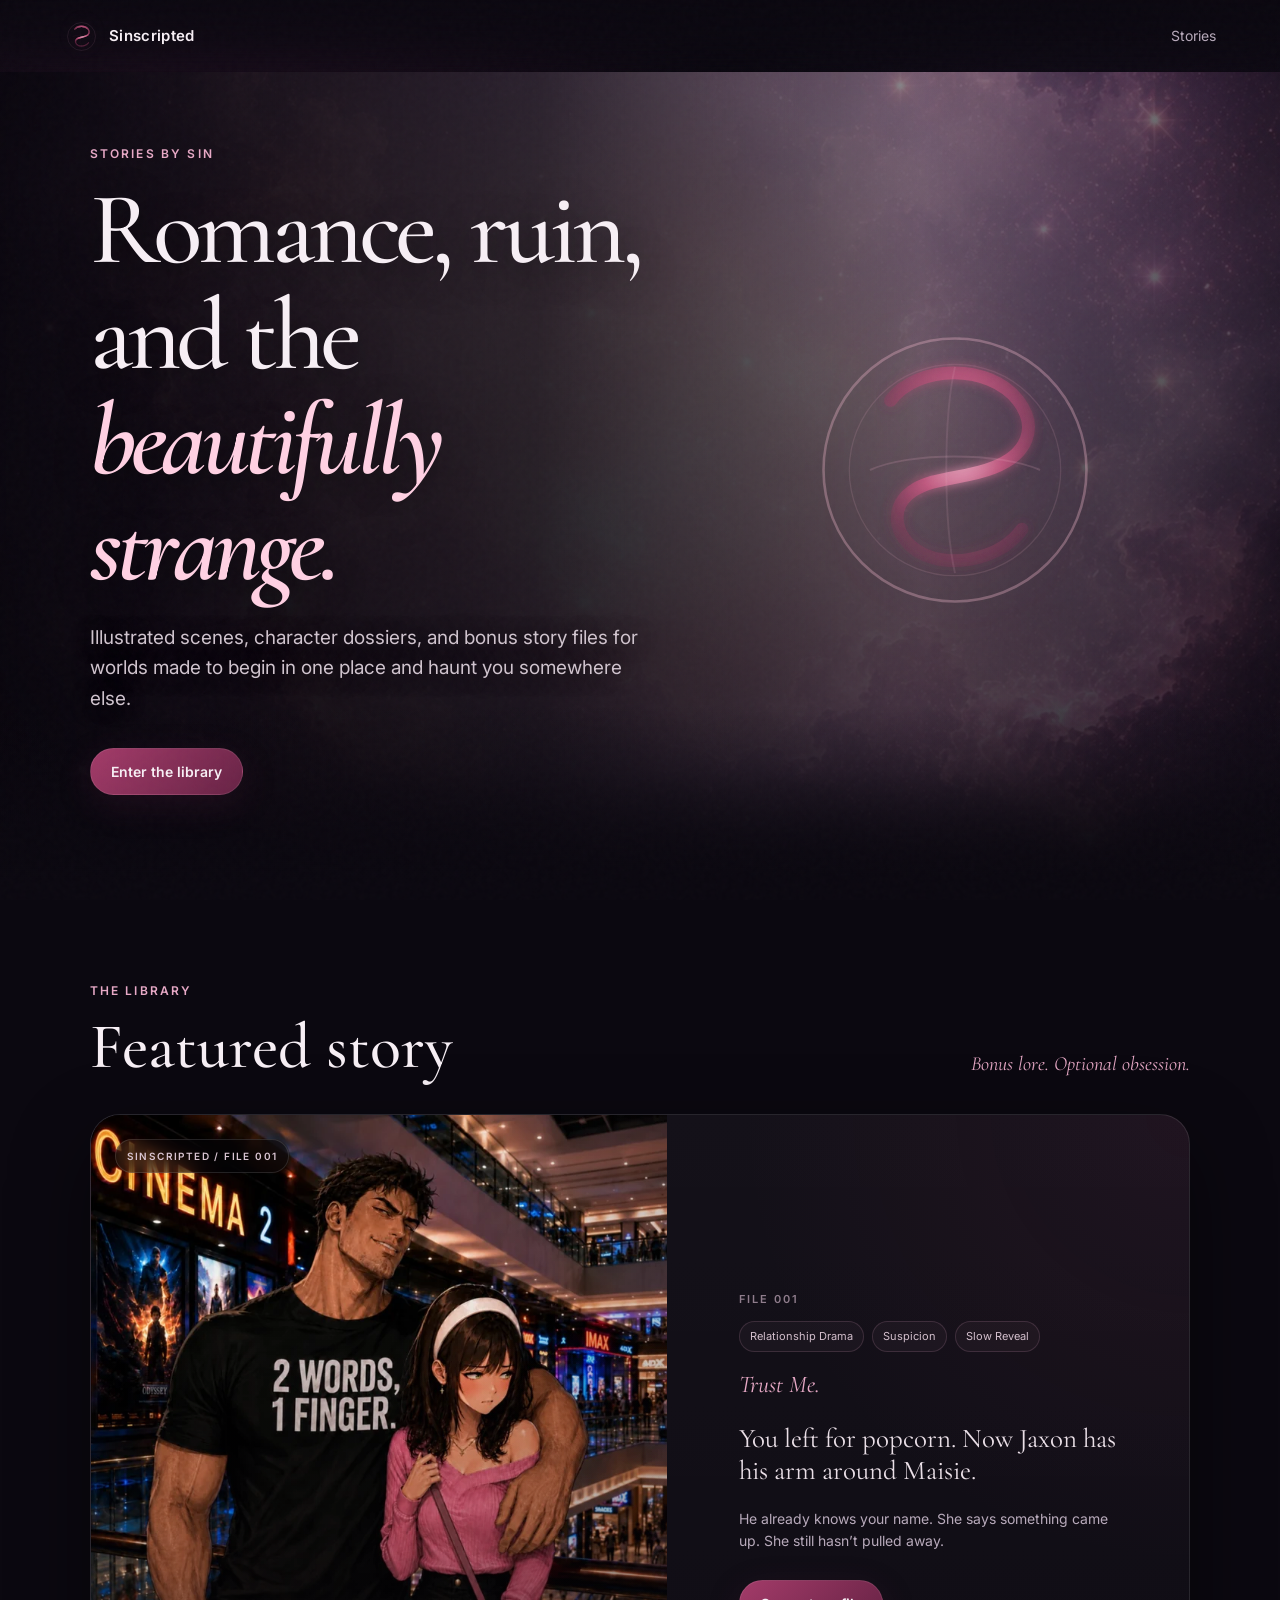
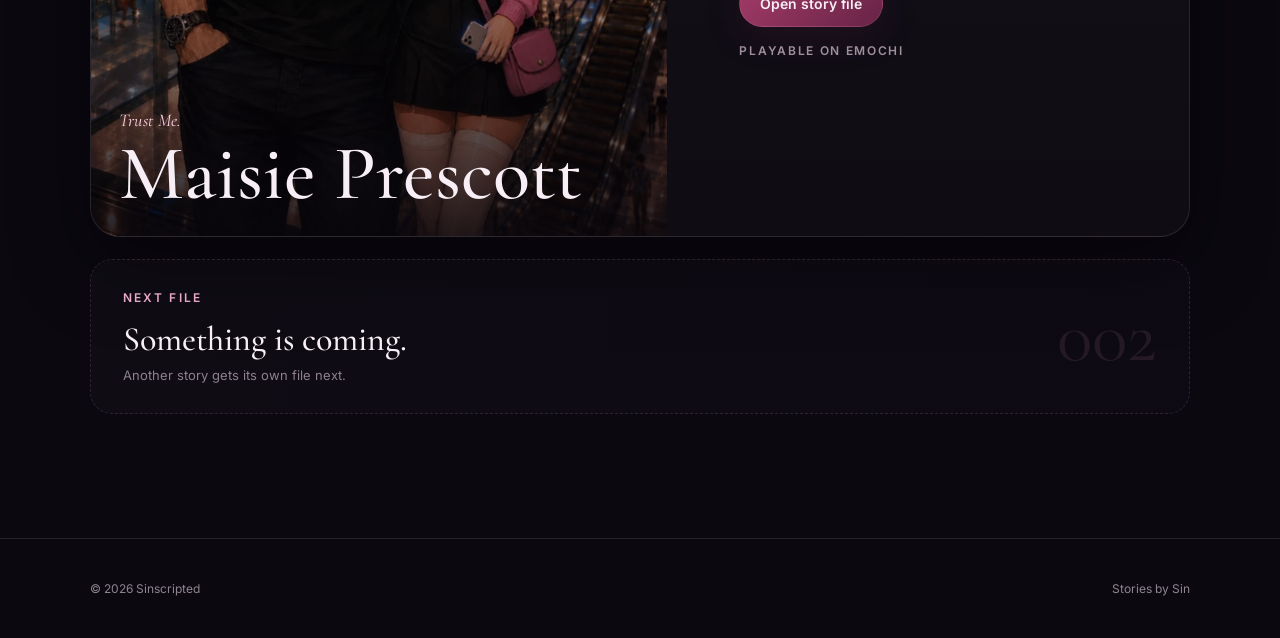
==== commit 65bb261d: "Add files via upload" ====
--- a/index.html
+++ b/index.html
@@ -14,6 +14,19 @@
   <meta name="twitter:card" content="summary_large_image">
   <link rel="icon" href="/assets/brand/sinscripted-mark.svg" type="image/svg+xml">
   <link rel="stylesheet" href="/css/styles.css?v=3.1">
+
+<style id="platform-note-v1">
+.platform-note{
+  margin:14px 0 0;
+  color:#9e8f9a;
+  font-size:12px;
+  font-weight:600;
+  letter-spacing:.14em;
+  text-transform:uppercase;
+}
+.centered-note{margin:0 0 18px;text-align:center;color:#c1b0bb}
+</style>
+
 </head>
 <body>
   <div class="grain" aria-hidden="true"></div>
@@ -62,8 +75,8 @@
           <p class="story-description">He already knows your name. She says something came up. She still hasn’t pulled away.</p>
           <div class="card-actions">
             <a class="button primary" href="/maisie/">Open story file</a>
-            <span class="button ghost disabled" aria-disabled="true">Play on Emochi — link coming soon</span>
           </div>
+          <p class="platform-note">Playable on Emochi</p>
         </div>
       </article>
 
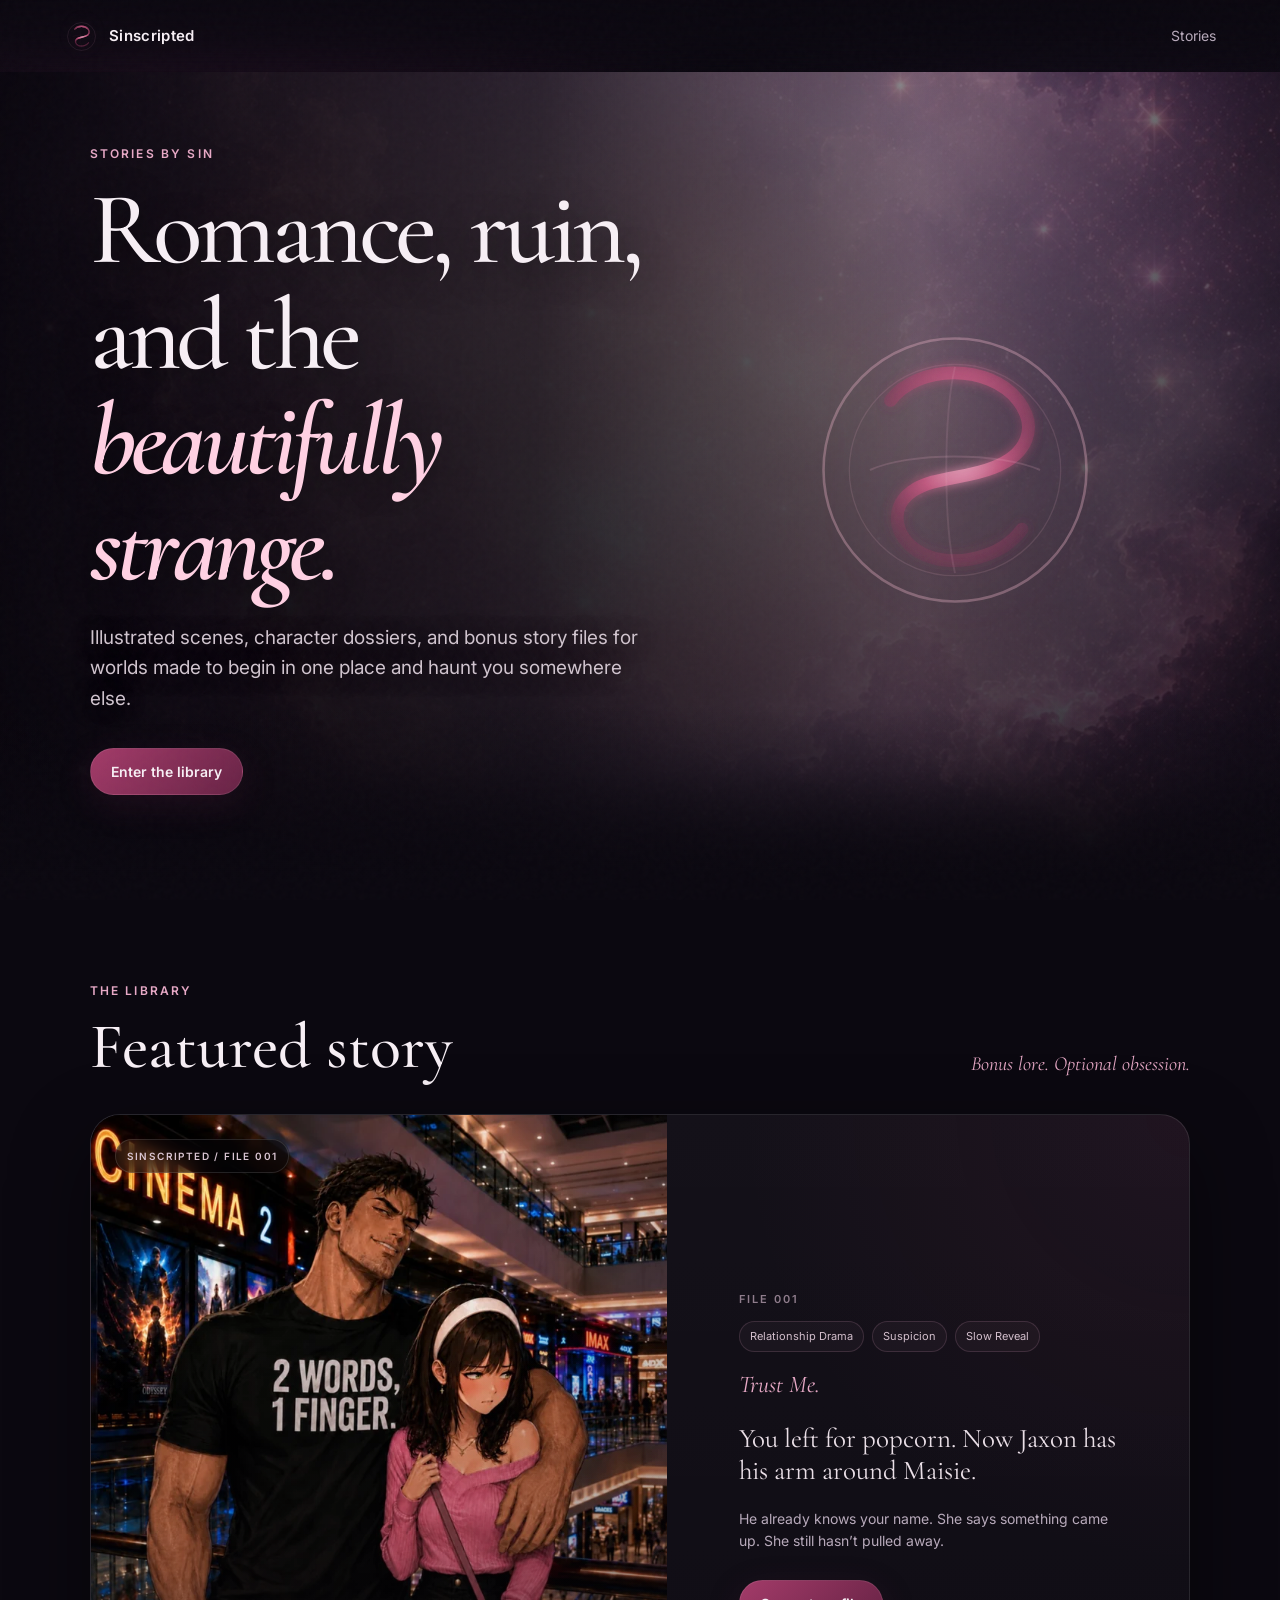
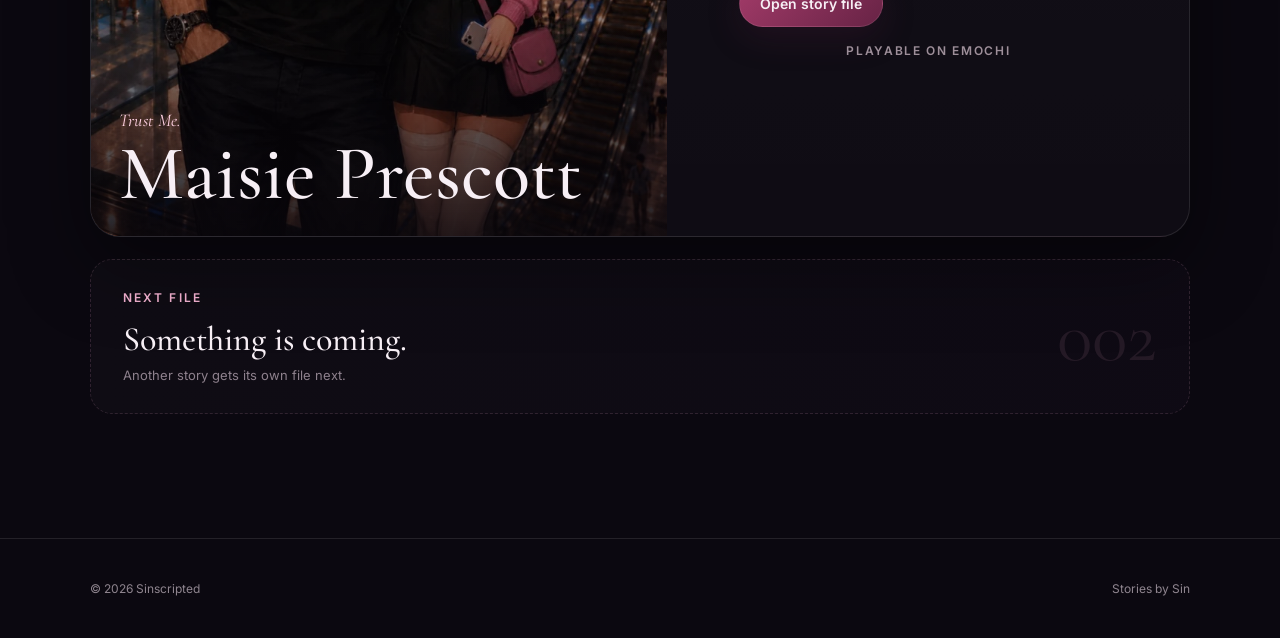
==== commit 6011d2a6: "Add files via upload" ====
--- a/index.html
+++ b/index.html
@@ -23,6 +23,7 @@
   font-weight:600;
   letter-spacing:.14em;
   text-transform:uppercase;
+  text-align:center;
 }
 .centered-note{margin:0 0 18px;text-align:center;color:#c1b0bb}
 </style>
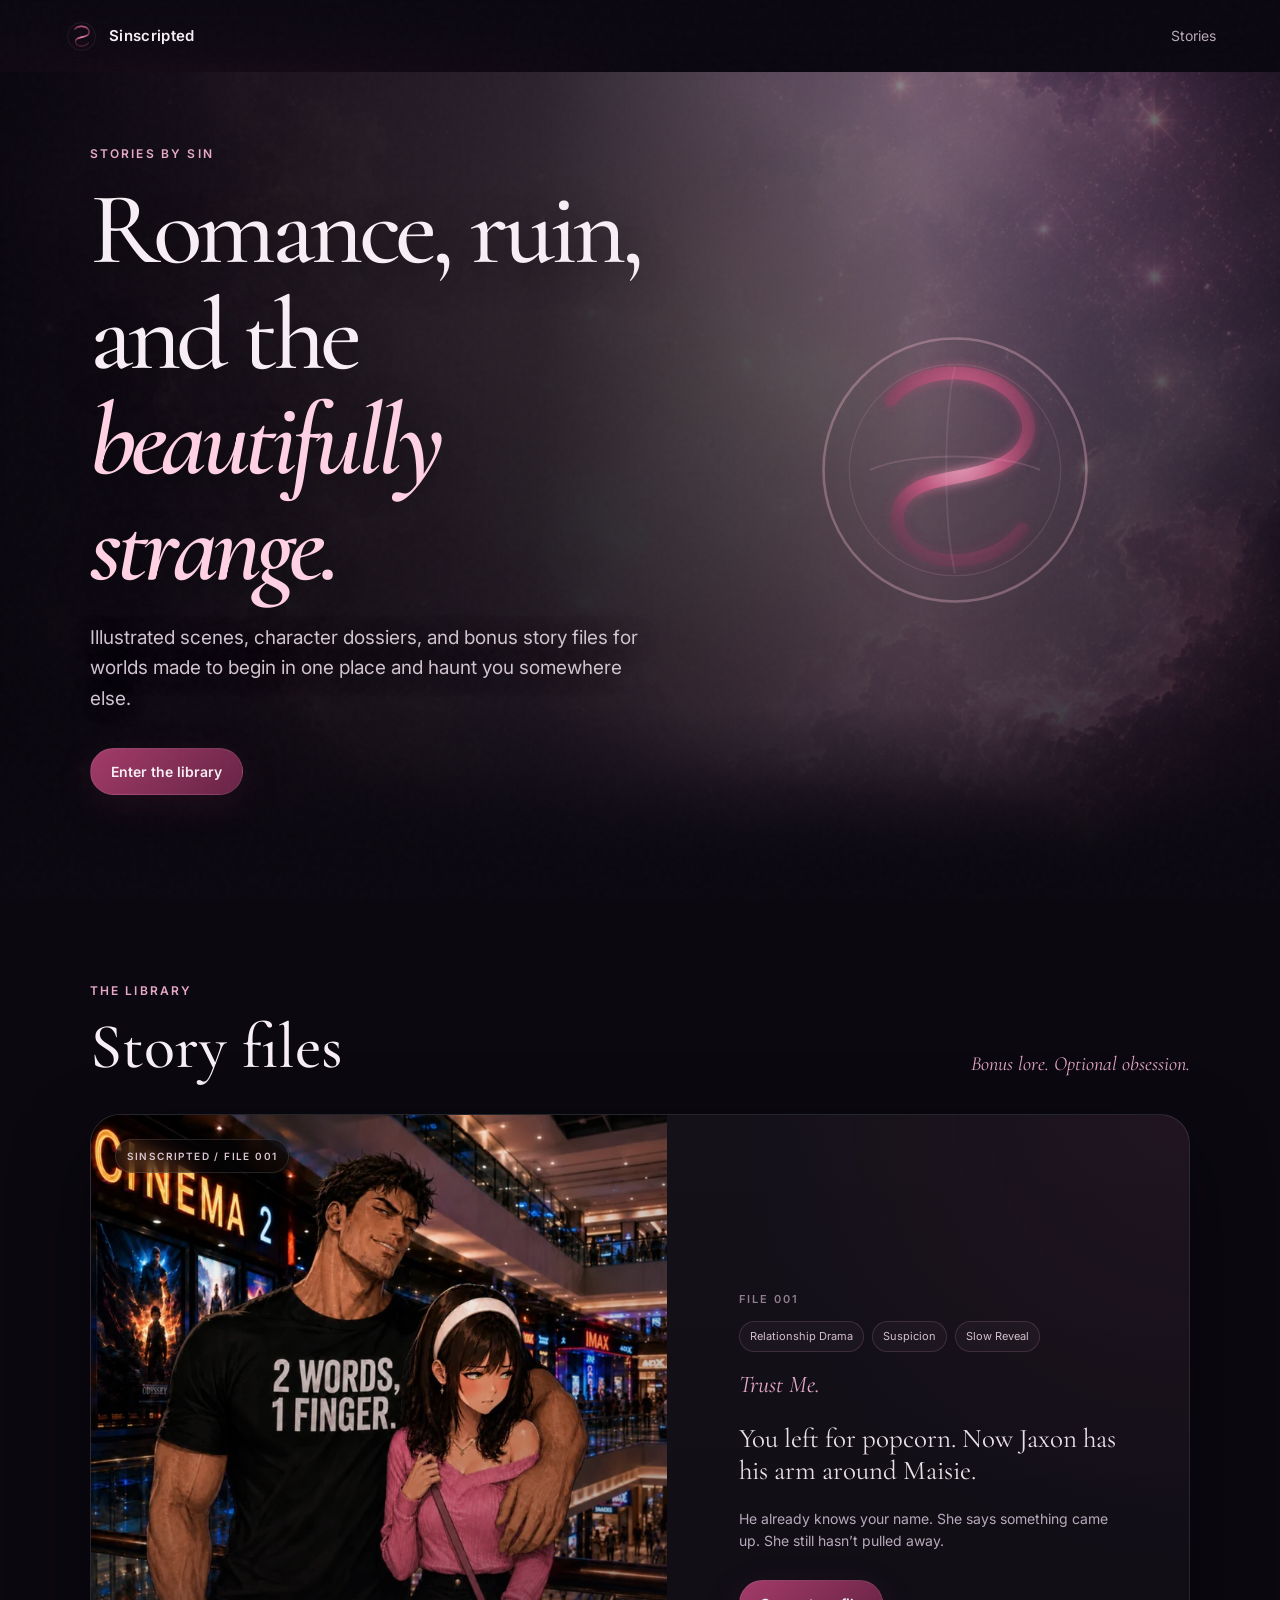
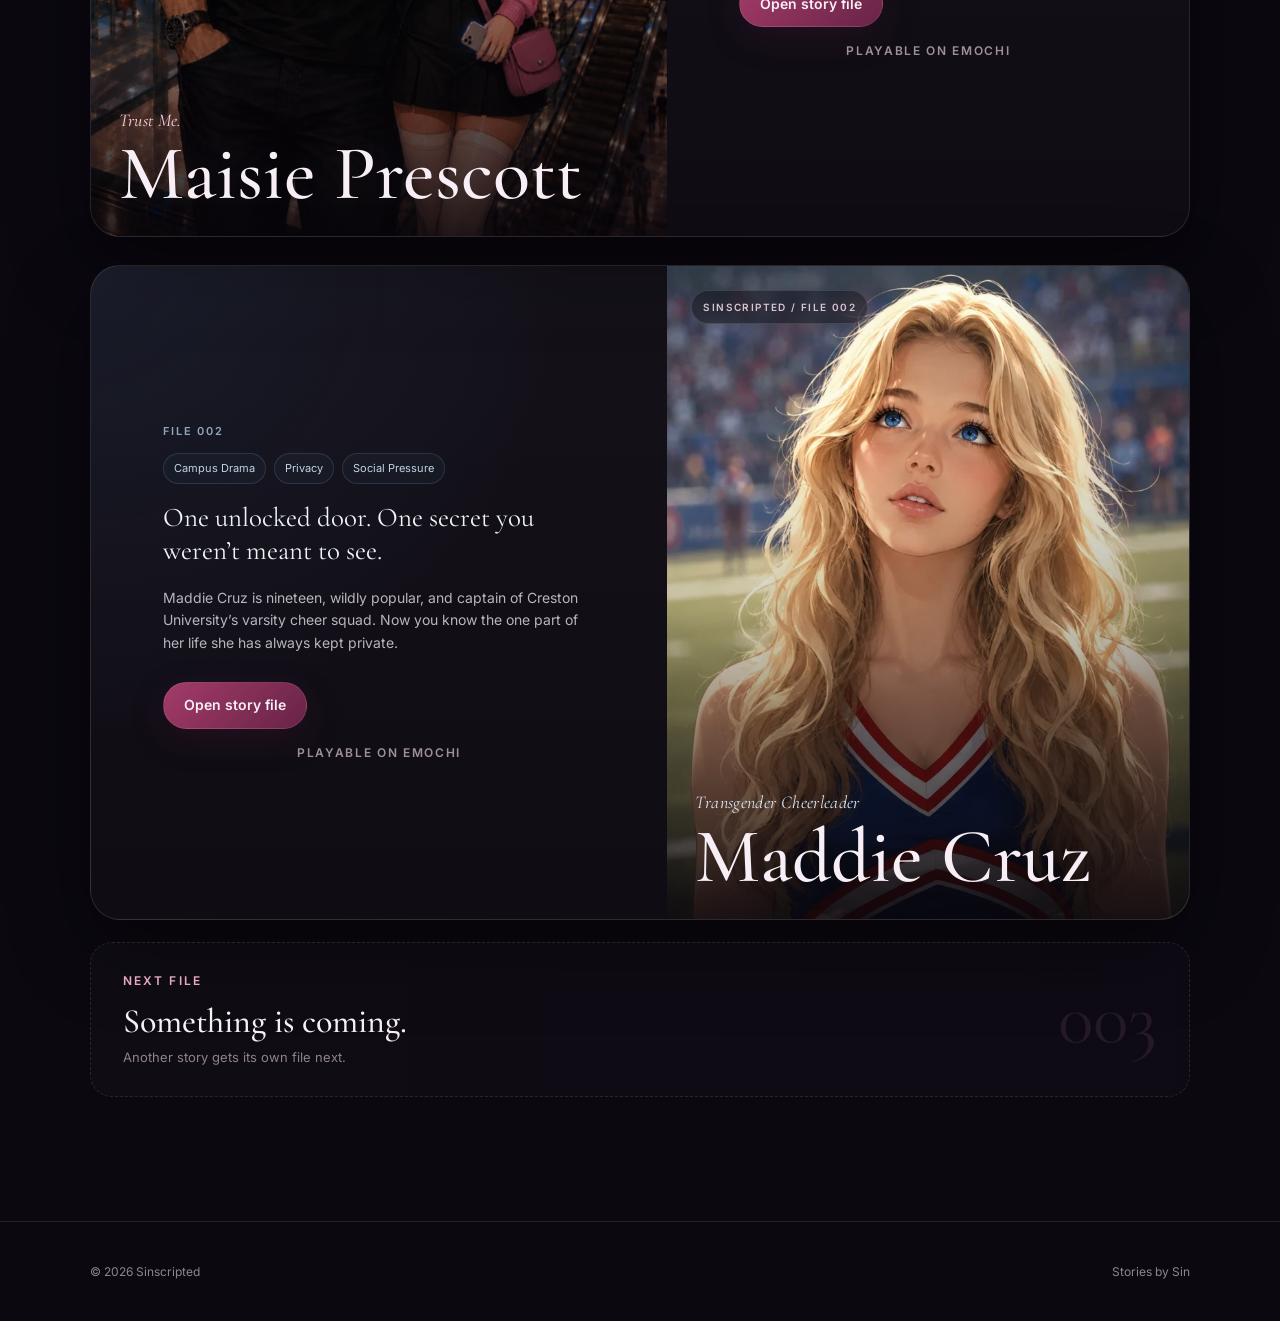
==== commit 98c8d13f: "Add files via upload" ====
--- a/index.html
+++ b/index.html
@@ -28,6 +28,26 @@
 .centered-note{margin:0 0 18px;text-align:center;color:#c1b0bb}
 </style>
 
+
+<style id="file-002-home-v1">
+.story-stack{display:grid;gap:28px}
+.maddie-feature{background:radial-gradient(circle at 0% 0%,rgba(66,105,160,.13),transparent 30rem),radial-gradient(circle at 100% 100%,rgba(220,188,136,.08),transparent 28rem),linear-gradient(180deg,rgba(255,255,255,.038),rgba(255,255,255,.018))}
+.maddie-cover{position:relative;overflow:hidden;background:#0c0c12}
+.maddie-cover img{width:100%;height:100%;min-height:620px;object-fit:cover;object-position:center 28%;transition:transform .7s cubic-bezier(.2,.65,.25,1)}
+.motion-ok .maddie-cover:hover img{transform:scale(1.025)}
+.maddie-cover .cover-copy{z-index:2}
+.maddie-cover .cover-copy small{order:-1;color:#d7e5f5;font-family:var(--serif);font-size:18px;text-transform:none;font-style:italic;letter-spacing:.02em}
+.maddie-cover .cover-copy strong{max-width:560px;font-size:clamp(50px,6vw,82px)}
+.maddie-feature .story-index{color:#8ea6c2}
+.maddie-feature .tag-row span{border-color:rgba(123,158,200,.20);background:rgba(102,137,180,.055);color:#c3d2e3}
+.maddie-feature .large-hook{color:#eef3f8}
+.maddie-feature .story-description{color:#b8b5bb}
+.maddie-feature .featured-cover{grid-column:2;grid-row:1}
+.maddie-feature .featured-copy{grid-column:1;grid-row:1}
+@media(max-width:860px){.maddie-feature .featured-cover,.maddie-feature .featured-copy{grid-column:auto;grid-row:auto}.maddie-feature .featured-cover{order:1}.maddie-feature .featured-copy{order:2}.maddie-cover img{min-height:500px}}
+@media(max-width:520px){.maddie-cover img{min-height:430px}}
+</style>
+
 </head>
 <body>
   <div class="grain" aria-hidden="true"></div>
@@ -54,9 +74,10 @@
 
     <section class="library section" id="stories">
       <div class="section-heading reveal">
-        <div><p class="eyebrow">The library</p><h2>Featured story</h2></div>
+        <div><p class="eyebrow">The library</p><h2>Story files</h2></div>
         <p class="section-note">Bonus lore. Optional obsession.</p>
       </div>
+      <div class="story-stack">
 
       <article class="featured-story maisie-feature reveal">
         <a class="featured-cover cover-link maisie-cover" href="/maisie/" aria-label="Open the Maisie Prescott story file">
@@ -81,9 +102,27 @@
         </div>
       </article>
 
+      <article class="featured-story maddie-feature reveal">
+        <a class="featured-cover cover-link maddie-cover" href="/maddie/" aria-label="Open the Transgender Cheerleader Maddie Cruz story file">
+          <img src="/assets/stories/maddie/poster-card.webp" alt="Maddie Cruz in her blue, red and white Creston University cheer uniform">
+          <div class="cover-shade" aria-hidden="true"></div>
+          <div class="file-badge">SINSCRIPTED / FILE 002</div>
+          <div class="cover-copy"><small>Transgender Cheerleader</small><strong>Maddie Cruz</strong></div>
+        </a>
+        <div class="featured-copy">
+          <p class="story-index">FILE 002</p>
+          <div class="tag-row" aria-label="Story tags"><span>Campus Drama</span><span>Privacy</span><span>Social Pressure</span></div>
+          <p class="hook large-hook">One unlocked door. One secret you weren’t meant to see.</p>
+          <p class="story-description">Maddie Cruz is nineteen, wildly popular, and captain of Creston University’s varsity cheer squad. Now you know the one part of her life she has always kept private.</p>
+          <div class="card-actions"><a class="button primary" href="/maddie/">Open story file</a></div>
+          <p class="platform-note">Playable on Emochi</p>
+        </div>
+      </article>
+      </div>
+
       <div class="next-file reveal">
         <div><p class="eyebrow">Next file</p><h3>Something is coming.</h3><p>Another story gets its own file next.</p></div>
-        <span class="next-file-number">002</span>
+        <span class="next-file-number">003</span>
       </div>
     </section>
   </main>
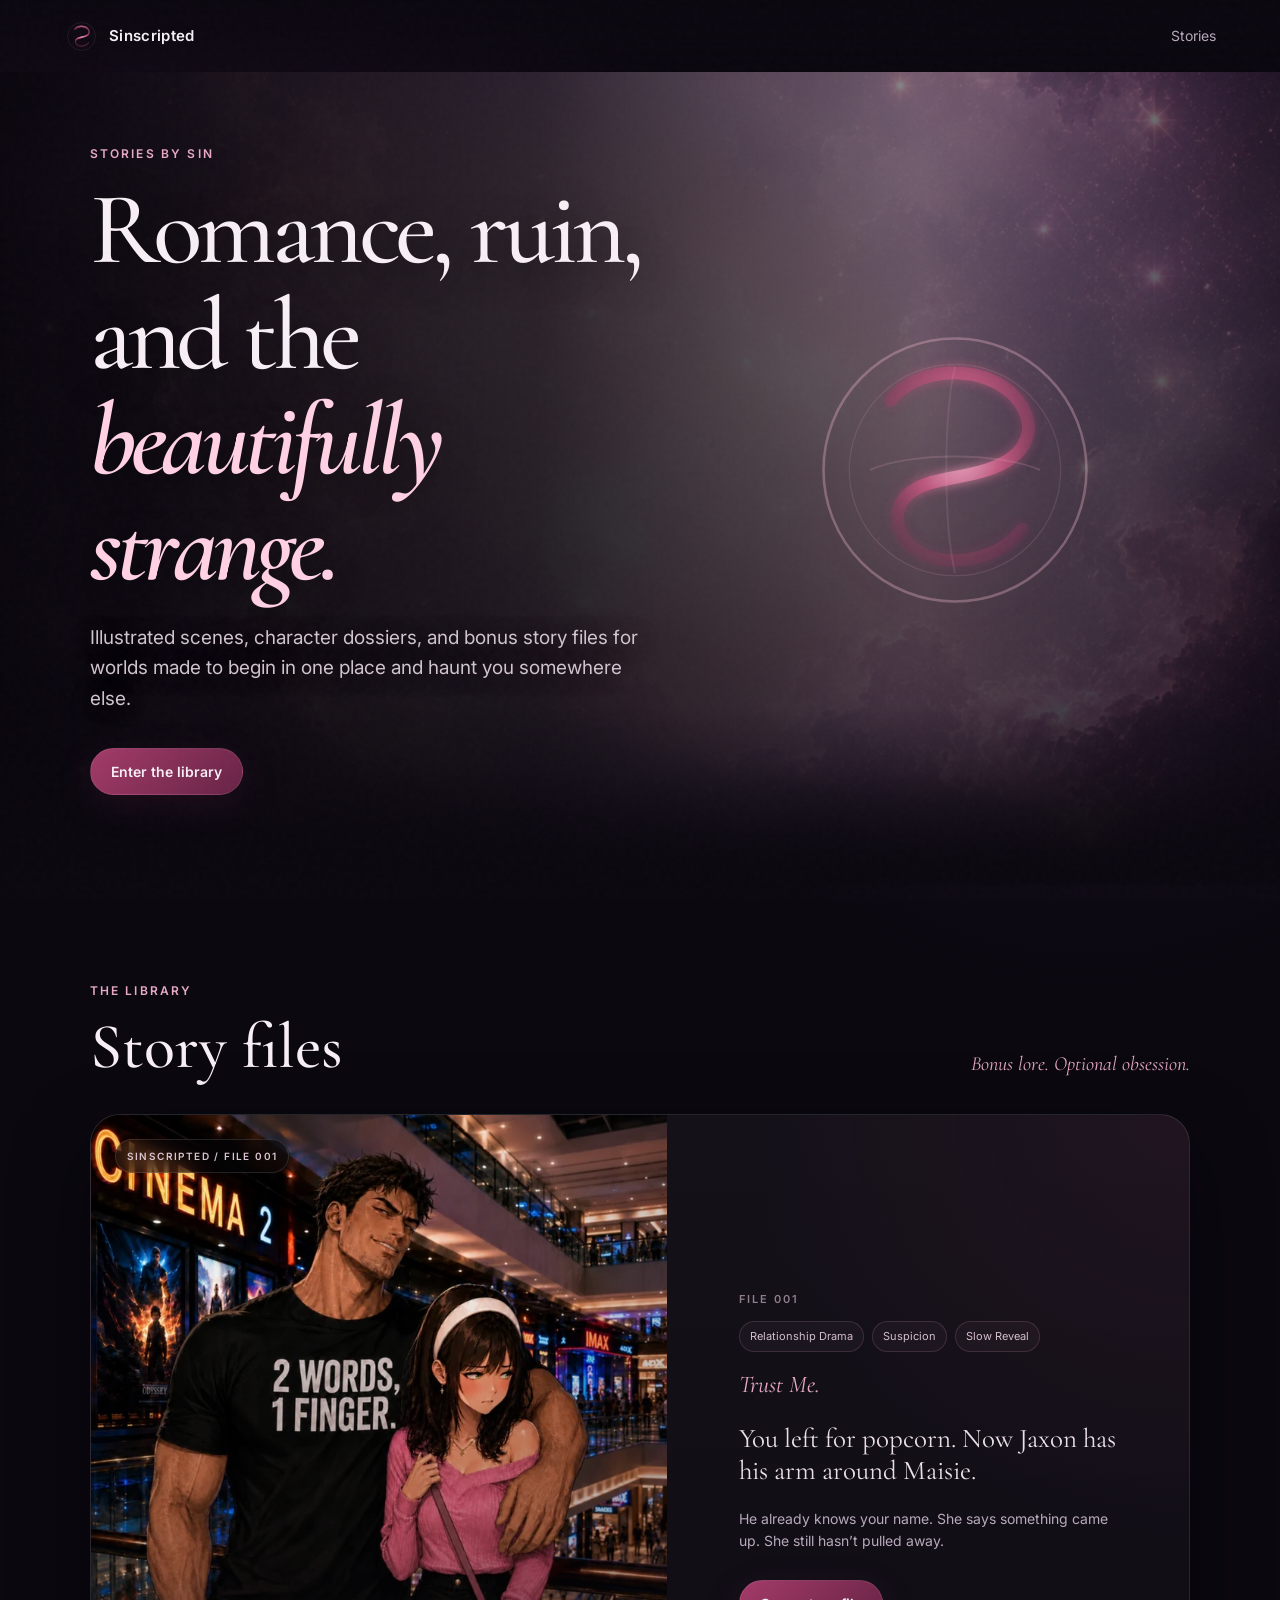
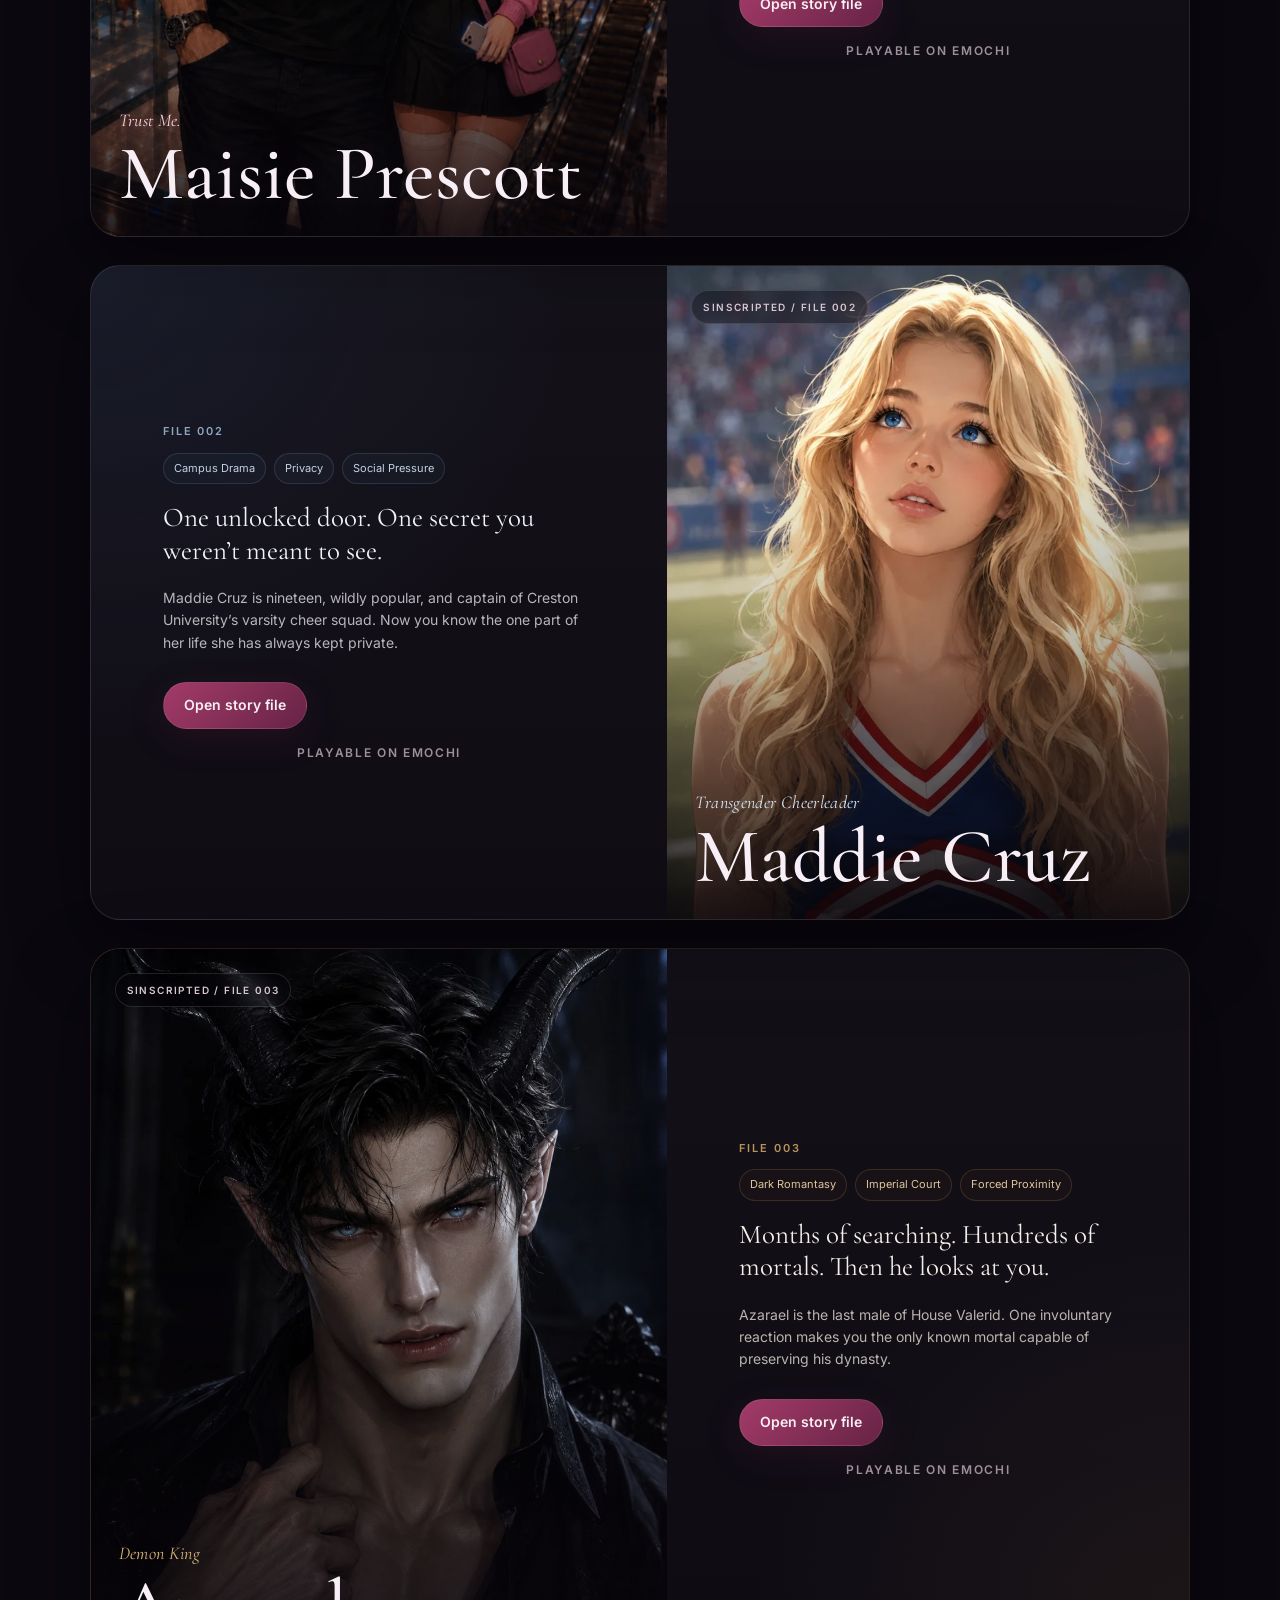
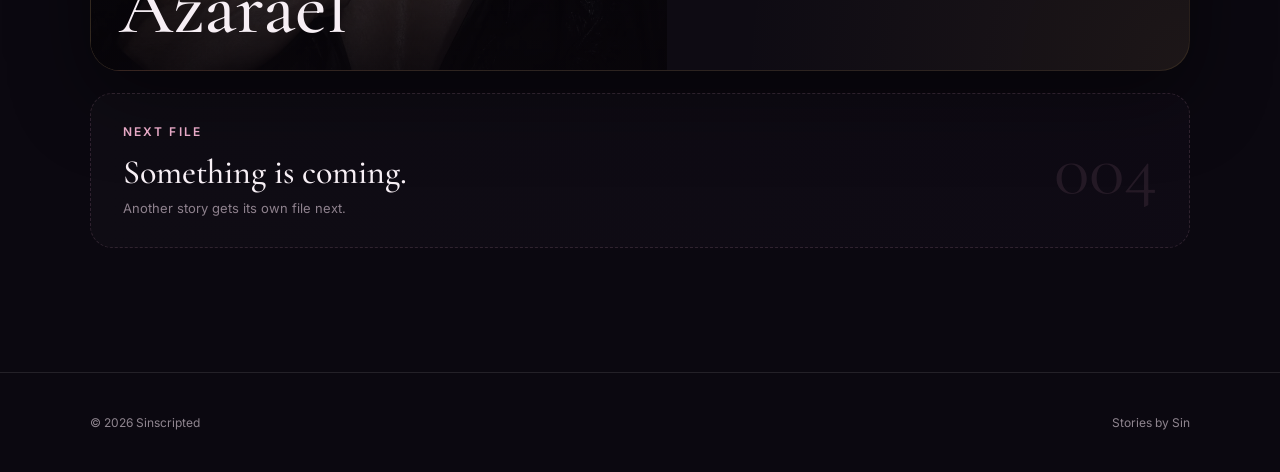
==== commit 3287a2fc: "Add files via upload" ====
--- a/index.html
+++ b/index.html
@@ -14,120 +14,30 @@
   <meta name="twitter:card" content="summary_large_image">
   <link rel="icon" href="/assets/brand/sinscripted-mark.svg" type="image/svg+xml">
   <link rel="stylesheet" href="/css/styles.css?v=3.1">
-
-<style id="platform-note-v1">
-.platform-note{
-  margin:14px 0 0;
-  color:#9e8f9a;
-  font-size:12px;
-  font-weight:600;
-  letter-spacing:.14em;
-  text-transform:uppercase;
-  text-align:center;
-}
+<style>
+.platform-note{margin:14px 0 0;color:#9e8f9a;font-size:12px;font-weight:600;letter-spacing:.14em;text-transform:uppercase;text-align:center}
 .centered-note{margin:0 0 18px;text-align:center;color:#c1b0bb}
-</style>
-
-
-<style id="file-002-home-v1">
 .story-stack{display:grid;gap:28px}
 .maddie-feature{background:radial-gradient(circle at 0% 0%,rgba(66,105,160,.13),transparent 30rem),radial-gradient(circle at 100% 100%,rgba(220,188,136,.08),transparent 28rem),linear-gradient(180deg,rgba(255,255,255,.038),rgba(255,255,255,.018))}
-.maddie-cover{position:relative;overflow:hidden;background:#0c0c12}
-.maddie-cover img{width:100%;height:100%;min-height:620px;object-fit:cover;object-position:center 28%;transition:transform .7s cubic-bezier(.2,.65,.25,1)}
-.motion-ok .maddie-cover:hover img{transform:scale(1.025)}
-.maddie-cover .cover-copy{z-index:2}
-.maddie-cover .cover-copy small{order:-1;color:#d7e5f5;font-family:var(--serif);font-size:18px;text-transform:none;font-style:italic;letter-spacing:.02em}
-.maddie-cover .cover-copy strong{max-width:560px;font-size:clamp(50px,6vw,82px)}
-.maddie-feature .story-index{color:#8ea6c2}
-.maddie-feature .tag-row span{border-color:rgba(123,158,200,.20);background:rgba(102,137,180,.055);color:#c3d2e3}
-.maddie-feature .large-hook{color:#eef3f8}
-.maddie-feature .story-description{color:#b8b5bb}
-.maddie-feature .featured-cover{grid-column:2;grid-row:1}
-.maddie-feature .featured-copy{grid-column:1;grid-row:1}
-@media(max-width:860px){.maddie-feature .featured-cover,.maddie-feature .featured-copy{grid-column:auto;grid-row:auto}.maddie-feature .featured-cover{order:1}.maddie-feature .featured-copy{order:2}.maddie-cover img{min-height:500px}}
-@media(max-width:520px){.maddie-cover img{min-height:430px}}
+.maddie-cover{position:relative;overflow:hidden;background:#0c0c12}.maddie-cover img{width:100%;height:100%;min-height:620px;object-fit:cover;object-position:center 28%;transition:transform .7s cubic-bezier(.2,.65,.25,1)}.motion-ok .maddie-cover:hover img{transform:scale(1.025)}.maddie-cover .cover-copy{z-index:2}.maddie-cover .cover-copy small{order:-1;color:#d7e5f5;font-family:var(--serif);font-size:18px;text-transform:none;font-style:italic;letter-spacing:.02em}.maddie-cover .cover-copy strong{max-width:560px;font-size:clamp(50px,6vw,82px)}.maddie-feature .story-index{color:#8ea6c2}.maddie-feature .tag-row span{border-color:rgba(123,158,200,.20);background:rgba(102,137,180,.055);color:#c3d2e3}.maddie-feature .large-hook{color:#eef3f8}.maddie-feature .story-description{color:#b8b5bb}.maddie-feature .featured-cover{grid-column:2;grid-row:1}.maddie-feature .featured-copy{grid-column:1;grid-row:1}
+.azarael-feature{background:radial-gradient(circle at 0% 0%,rgba(133,38,43,.12),transparent 30rem),radial-gradient(circle at 100% 100%,rgba(190,145,73,.08),transparent 28rem),linear-gradient(180deg,rgba(255,255,255,.035),rgba(255,255,255,.015));border-color:rgba(189,145,78,.15)}
+.azarael-cover{position:relative;overflow:hidden;background:#09090b}.azarael-cover img{width:100%;height:100%;min-height:620px;object-fit:cover;object-position:center 24%;transition:transform .7s cubic-bezier(.2,.65,.25,1)}.motion-ok .azarael-cover:hover img{transform:scale(1.025)}.azarael-cover .cover-copy{z-index:2}.azarael-cover .cover-copy small{order:-1;color:#d9b67a;font-family:var(--serif);font-size:18px;text-transform:none;font-style:italic;letter-spacing:.02em}.azarael-cover .cover-copy strong{max-width:560px;font-size:clamp(50px,6vw,82px)}.azarael-feature .story-index{color:#b99359}.azarael-feature .tag-row span{border-color:rgba(196,150,78,.20);background:rgba(129,75,42,.07);color:#ddc59c}.azarael-feature .large-hook{color:#f4eee7}.azarael-feature .story-description{color:#bbb3ad}
+@media(max-width:860px){.maddie-feature .featured-cover,.maddie-feature .featured-copy{grid-column:auto;grid-row:auto}.maddie-feature .featured-cover{order:1}.maddie-feature .featured-copy{order:2}.maddie-cover img,.azarael-cover img{min-height:500px}}
+@media(max-width:520px){.maddie-cover img,.azarael-cover img{min-height:430px}}
 </style>
-
 </head>
 <body>
-  <div class="grain" aria-hidden="true"></div>
-  <header class="site-header">
-    <a class="brand" href="/" aria-label="Sinscripted home">
-      <img class="brand-mark-img" src="/assets/brand/sinscripted-mark.svg" alt="">
-      <span class="brand-text">Sinscripted</span>
-    </a>
-    <nav class="site-nav" aria-label="Primary navigation"><a href="#stories">Stories</a></nav>
-  </header>
-
-  <main>
-    <section class="hero cosmic-hero">
-      <div class="hero-art" aria-hidden="true"></div>
-      <div class="hero-overlay" aria-hidden="true"></div>
-      <div class="hero-inner reveal">
-        <p class="eyebrow">Stories by Sin</p>
-        <h1>Romance, ruin, and the <em>beautifully strange.</em></h1>
-        <p class="hero-copy">Illustrated scenes, character dossiers, and bonus story files for worlds made to begin in one place and haunt you somewhere else.</p>
-        <a class="button primary" href="#stories">Enter the library</a>
-      </div>
-      <div class="hero-brandmark reveal" aria-hidden="true"><img src="/assets/brand/sinscripted-mark.svg" alt=""></div>
-    </section>
-
-    <section class="library section" id="stories">
-      <div class="section-heading reveal">
-        <div><p class="eyebrow">The library</p><h2>Story files</h2></div>
-        <p class="section-note">Bonus lore. Optional obsession.</p>
-      </div>
-      <div class="story-stack">
-
-      <article class="featured-story maisie-feature reveal">
-        <a class="featured-cover cover-link maisie-cover" href="/maisie/" aria-label="Open the Maisie Prescott story file">
-          <img src="/assets/stories/maisie/hero-card.webp" alt="Maisie Prescott beside Jaxon outside Cinema 2 at Northpoint Mall">
-          <div class="cover-shade" aria-hidden="true"></div>
-          <div class="file-badge">SINSCRIPTED / FILE 001</div>
-          <div class="cover-copy"><small>Trust Me.</small><strong>Maisie Prescott</strong></div>
-        </a>
-
-        <div class="featured-copy">
-          <p class="story-index">FILE 001</p>
-          <div class="tag-row" aria-label="Story tags">
-            <span>Relationship Drama</span><span>Suspicion</span><span>Slow Reveal</span>
-          </div>
-          <p class="feature-subtitle">Trust Me.</p>
-          <p class="hook large-hook">You left for popcorn. Now Jaxon has his arm around Maisie.</p>
-          <p class="story-description">He already knows your name. She says something came up. She still hasn’t pulled away.</p>
-          <div class="card-actions">
-            <a class="button primary" href="/maisie/">Open story file</a>
-          </div>
-          <p class="platform-note">Playable on Emochi</p>
-        </div>
-      </article>
-
-      <article class="featured-story maddie-feature reveal">
-        <a class="featured-cover cover-link maddie-cover" href="/maddie/" aria-label="Open the Transgender Cheerleader Maddie Cruz story file">
-          <img src="/assets/stories/maddie/poster-card.webp" alt="Maddie Cruz in her blue, red and white Creston University cheer uniform">
-          <div class="cover-shade" aria-hidden="true"></div>
-          <div class="file-badge">SINSCRIPTED / FILE 002</div>
-          <div class="cover-copy"><small>Transgender Cheerleader</small><strong>Maddie Cruz</strong></div>
-        </a>
-        <div class="featured-copy">
-          <p class="story-index">FILE 002</p>
-          <div class="tag-row" aria-label="Story tags"><span>Campus Drama</span><span>Privacy</span><span>Social Pressure</span></div>
-          <p class="hook large-hook">One unlocked door. One secret you weren’t meant to see.</p>
-          <p class="story-description">Maddie Cruz is nineteen, wildly popular, and captain of Creston University’s varsity cheer squad. Now you know the one part of her life she has always kept private.</p>
-          <div class="card-actions"><a class="button primary" href="/maddie/">Open story file</a></div>
-          <p class="platform-note">Playable on Emochi</p>
-        </div>
-      </article>
-      </div>
-
-      <div class="next-file reveal">
-        <div><p class="eyebrow">Next file</p><h3>Something is coming.</h3><p>Another story gets its own file next.</p></div>
-        <span class="next-file-number">003</span>
-      </div>
-    </section>
-  </main>
-
-  <footer class="site-footer"><span>© <span id="year"></span> Sinscripted</span><span>Stories by Sin</span></footer>
-  <script src="/js/site.js?v=3.1"></script>
-</body>
-</html>
+<div class="grain" aria-hidden="true"></div>
+<header class="site-header"><a class="brand" href="/" aria-label="Sinscripted home"><img class="brand-mark-img" src="/assets/brand/sinscripted-mark.svg" alt=""><span class="brand-text">Sinscripted</span></a><nav class="site-nav" aria-label="Primary navigation"><a href="#stories">Stories</a></nav></header>
+<main>
+<section class="hero cosmic-hero"><div class="hero-art" aria-hidden="true"></div><div class="hero-overlay" aria-hidden="true"></div><div class="hero-inner reveal"><p class="eyebrow">Stories by Sin</p><h1>Romance, ruin, and the <em>beautifully strange.</em></h1><p class="hero-copy">Illustrated scenes, character dossiers, and bonus story files for worlds made to begin in one place and haunt you somewhere else.</p><a class="button primary" href="#stories">Enter the library</a></div><div class="hero-brandmark reveal" aria-hidden="true"><img src="/assets/brand/sinscripted-mark.svg" alt=""></div></section>
+<section class="library section" id="stories"><div class="section-heading reveal"><div><p class="eyebrow">The library</p><h2>Story files</h2></div><p class="section-note">Bonus lore. Optional obsession.</p></div>
+<div class="story-stack">
+<article class="featured-story maisie-feature reveal"><a class="featured-cover cover-link maisie-cover" href="/maisie/" aria-label="Open the Maisie Prescott story file"><img src="/assets/stories/maisie/hero-card.webp" alt="Maisie Prescott beside Jaxon outside Cinema 2 at Northpoint Mall"><div class="cover-shade" aria-hidden="true"></div><div class="file-badge">SINSCRIPTED / FILE 001</div><div class="cover-copy"><small>Trust Me.</small><strong>Maisie Prescott</strong></div></a><div class="featured-copy"><p class="story-index">FILE 001</p><div class="tag-row" aria-label="Story tags"><span>Relationship Drama</span><span>Suspicion</span><span>Slow Reveal</span></div><p class="feature-subtitle">Trust Me.</p><p class="hook large-hook">You left for popcorn. Now Jaxon has his arm around Maisie.</p><p class="story-description">He already knows your name. She says something came up. She still hasn’t pulled away.</p><div class="card-actions"><a class="button primary" href="/maisie/">Open story file</a></div><p class="platform-note">Playable on Emochi</p></div></article>
+<article class="featured-story maddie-feature reveal"><a class="featured-cover cover-link maddie-cover" href="/maddie/" aria-label="Open the Transgender Cheerleader Maddie Cruz story file"><img src="/assets/stories/maddie/poster-card.webp" alt="Maddie Cruz in her blue, red and white Creston University cheer uniform"><div class="cover-shade" aria-hidden="true"></div><div class="file-badge">SINSCRIPTED / FILE 002</div><div class="cover-copy"><small>Transgender Cheerleader</small><strong>Maddie Cruz</strong></div></a><div class="featured-copy"><p class="story-index">FILE 002</p><div class="tag-row" aria-label="Story tags"><span>Campus Drama</span><span>Privacy</span><span>Social Pressure</span></div><p class="hook large-hook">One unlocked door. One secret you weren’t meant to see.</p><p class="story-description">Maddie Cruz is nineteen, wildly popular, and captain of Creston University’s varsity cheer squad. Now you know the one part of her life she has always kept private.</p><div class="card-actions"><a class="button primary" href="/maddie/">Open story file</a></div><p class="platform-note">Playable on Emochi</p></div></article>
+<article class="featured-story azarael-feature reveal"><a class="featured-cover cover-link azarael-cover" href="/azarael/" aria-label="Open the Demon King Azarael story file"><img src="/assets/stories/azarael/poster-card.webp" alt="Azarael, Demon King of the Valerid Empire"><div class="cover-shade" aria-hidden="true"></div><div class="file-badge">SINSCRIPTED / FILE 003</div><div class="cover-copy"><small>Demon King</small><strong>Azarael</strong></div></a><div class="featured-copy"><p class="story-index">FILE 003</p><div class="tag-row" aria-label="Story tags"><span>Dark Romantasy</span><span>Imperial Court</span><span>Forced Proximity</span></div><p class="hook large-hook">Months of searching. Hundreds of mortals. Then he looks at you.</p><p class="story-description">Azarael is the last male of House Valerid. One involuntary reaction makes you the only known mortal capable of preserving his dynasty.</p><div class="card-actions"><a class="button primary" href="/azarael/">Open story file</a></div><p class="platform-note">Playable on Emochi</p></div></article>
+</div>
+<div class="next-file reveal"><div><p class="eyebrow">Next file</p><h3>Something is coming.</h3><p>Another story gets its own file next.</p></div><span class="next-file-number">004</span></div></section>
+</main>
+<footer class="site-footer"><span>© <span id="year"></span> Sinscripted</span><span>Stories by Sin</span></footer><script src="/js/site.js?v=3.3"></script>
+</body></html>
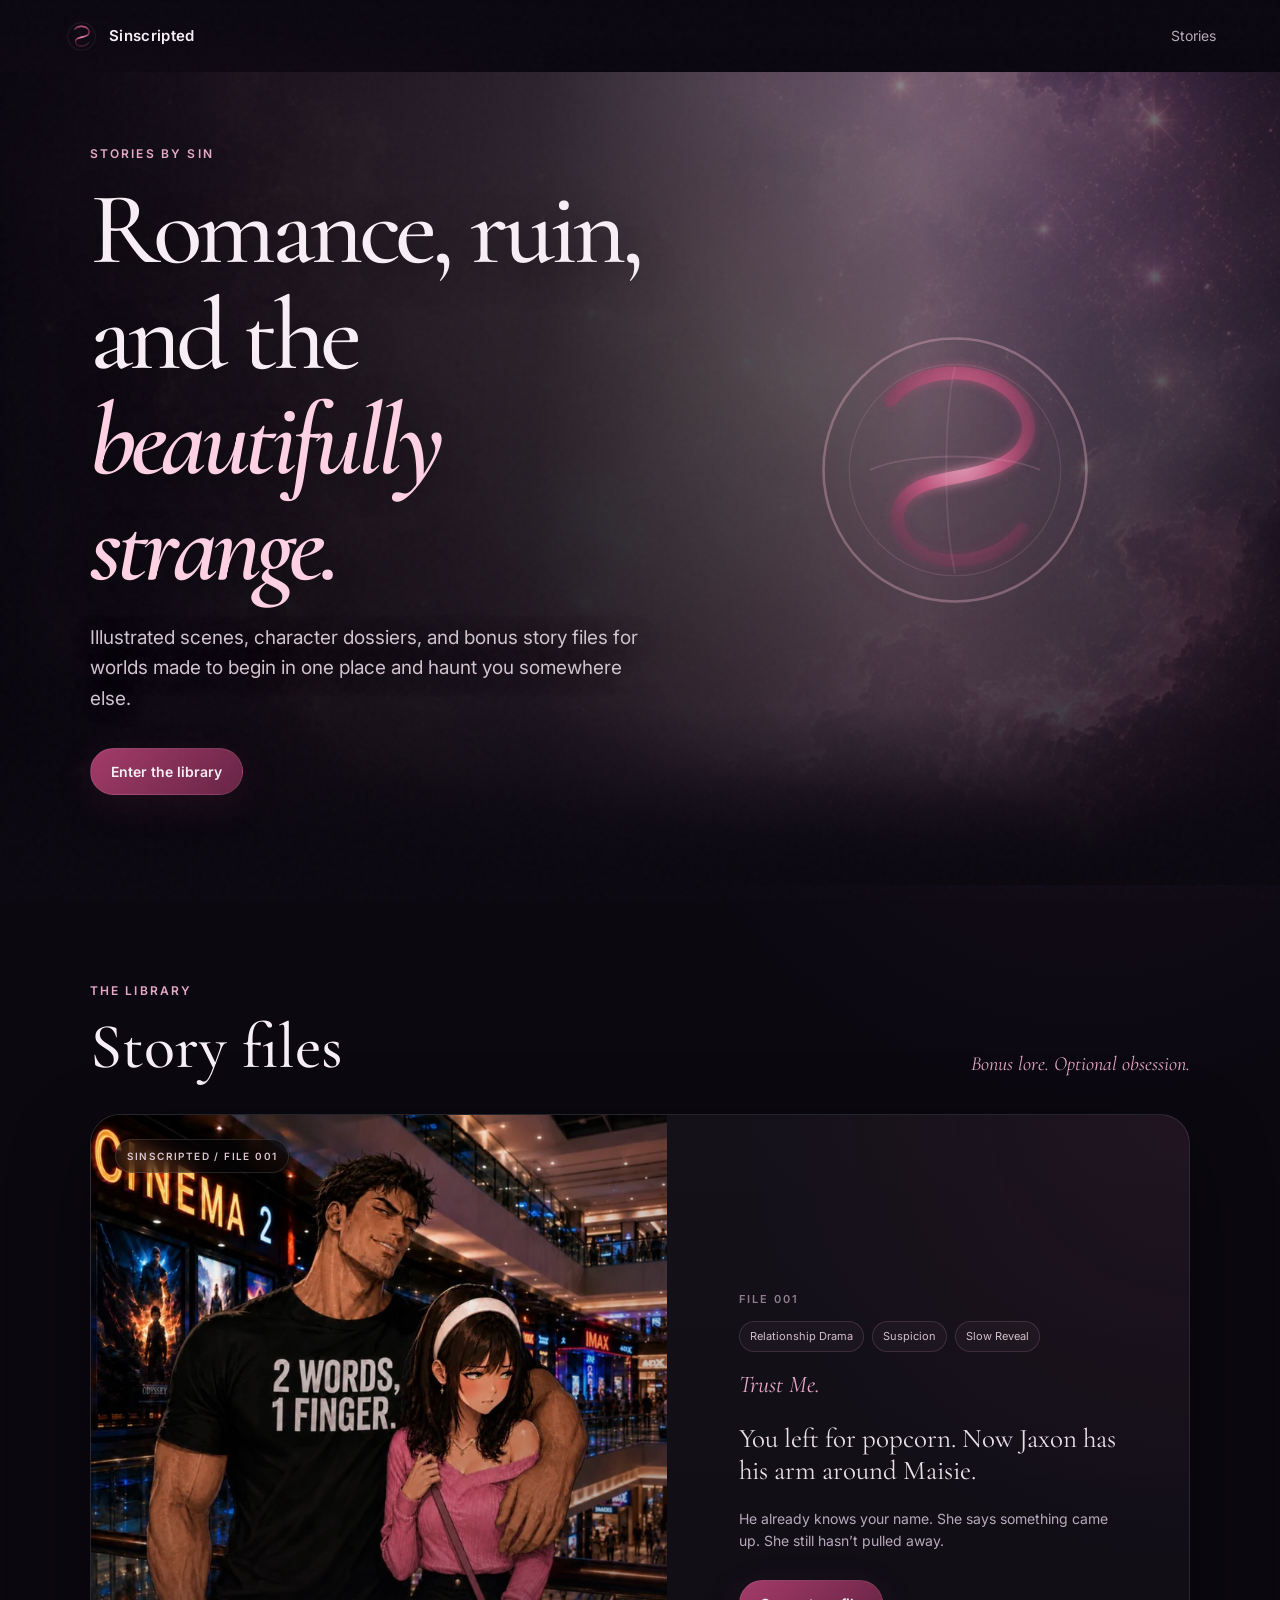
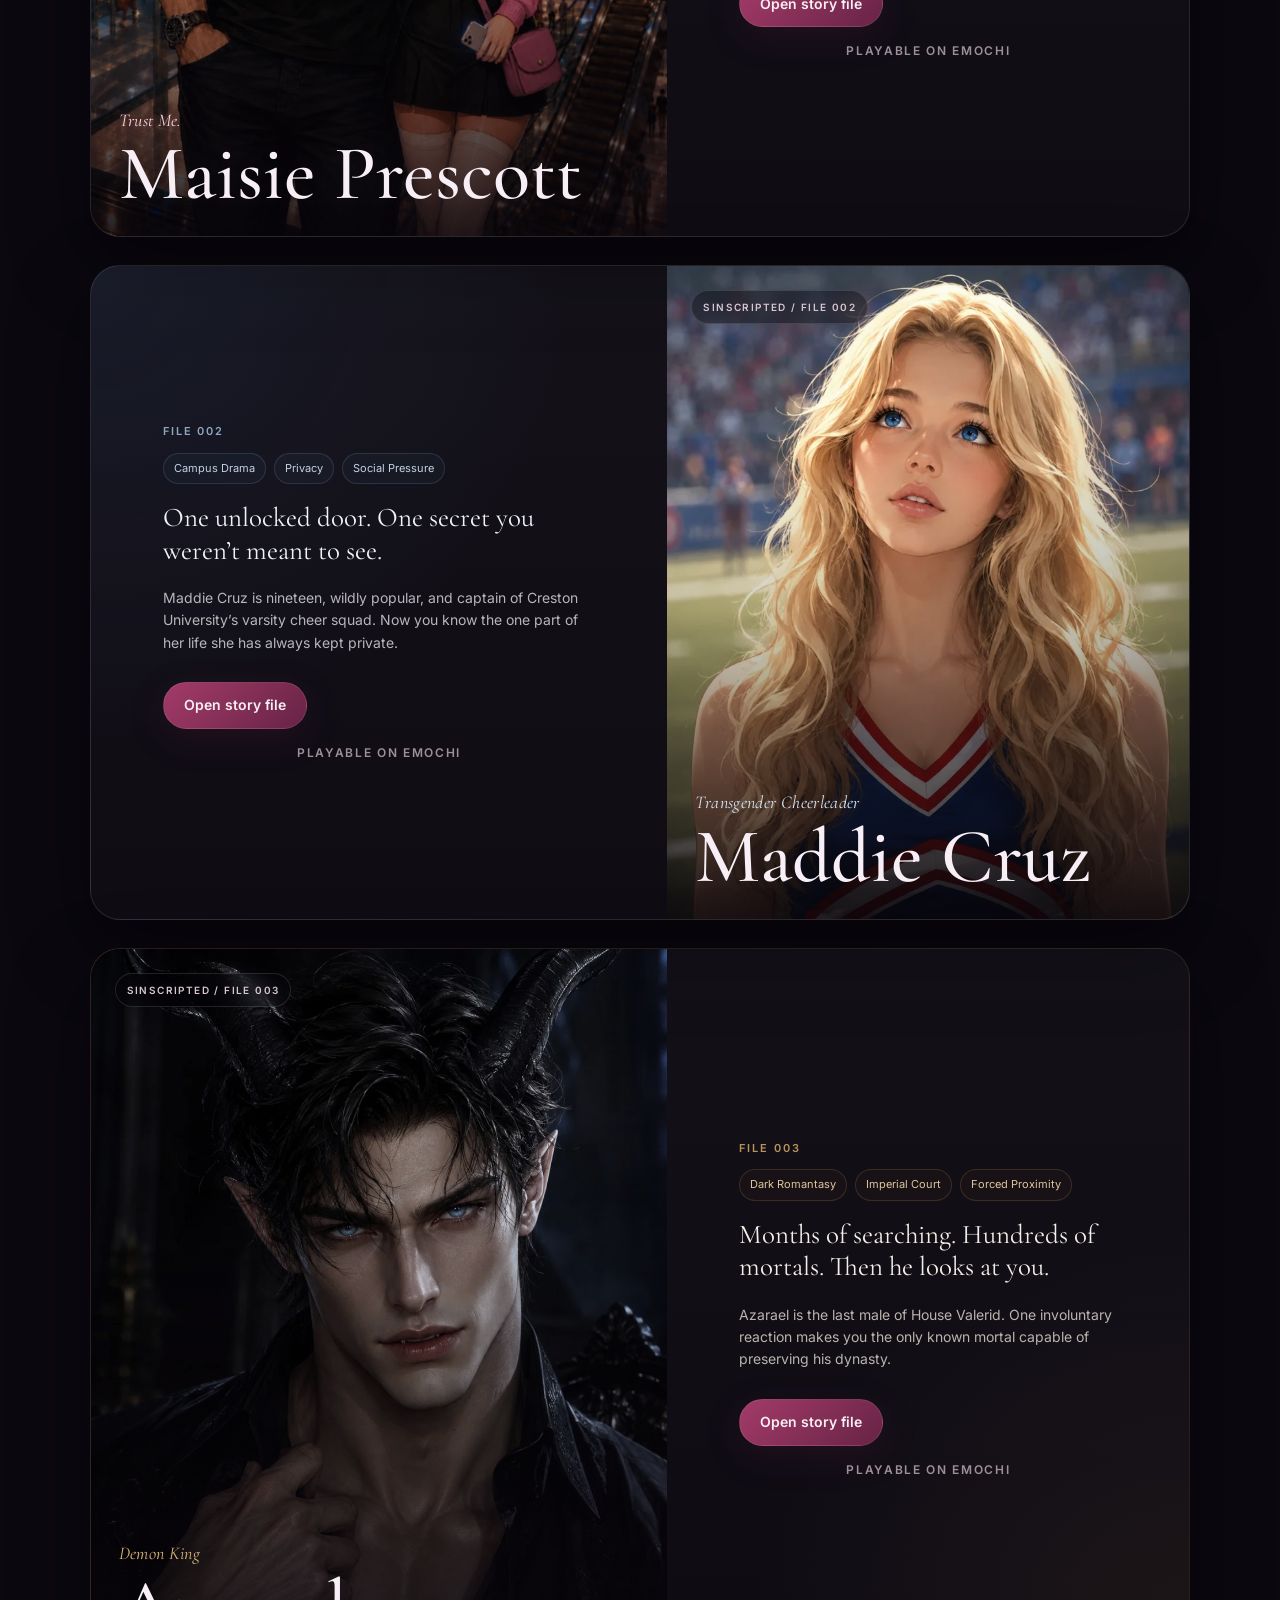
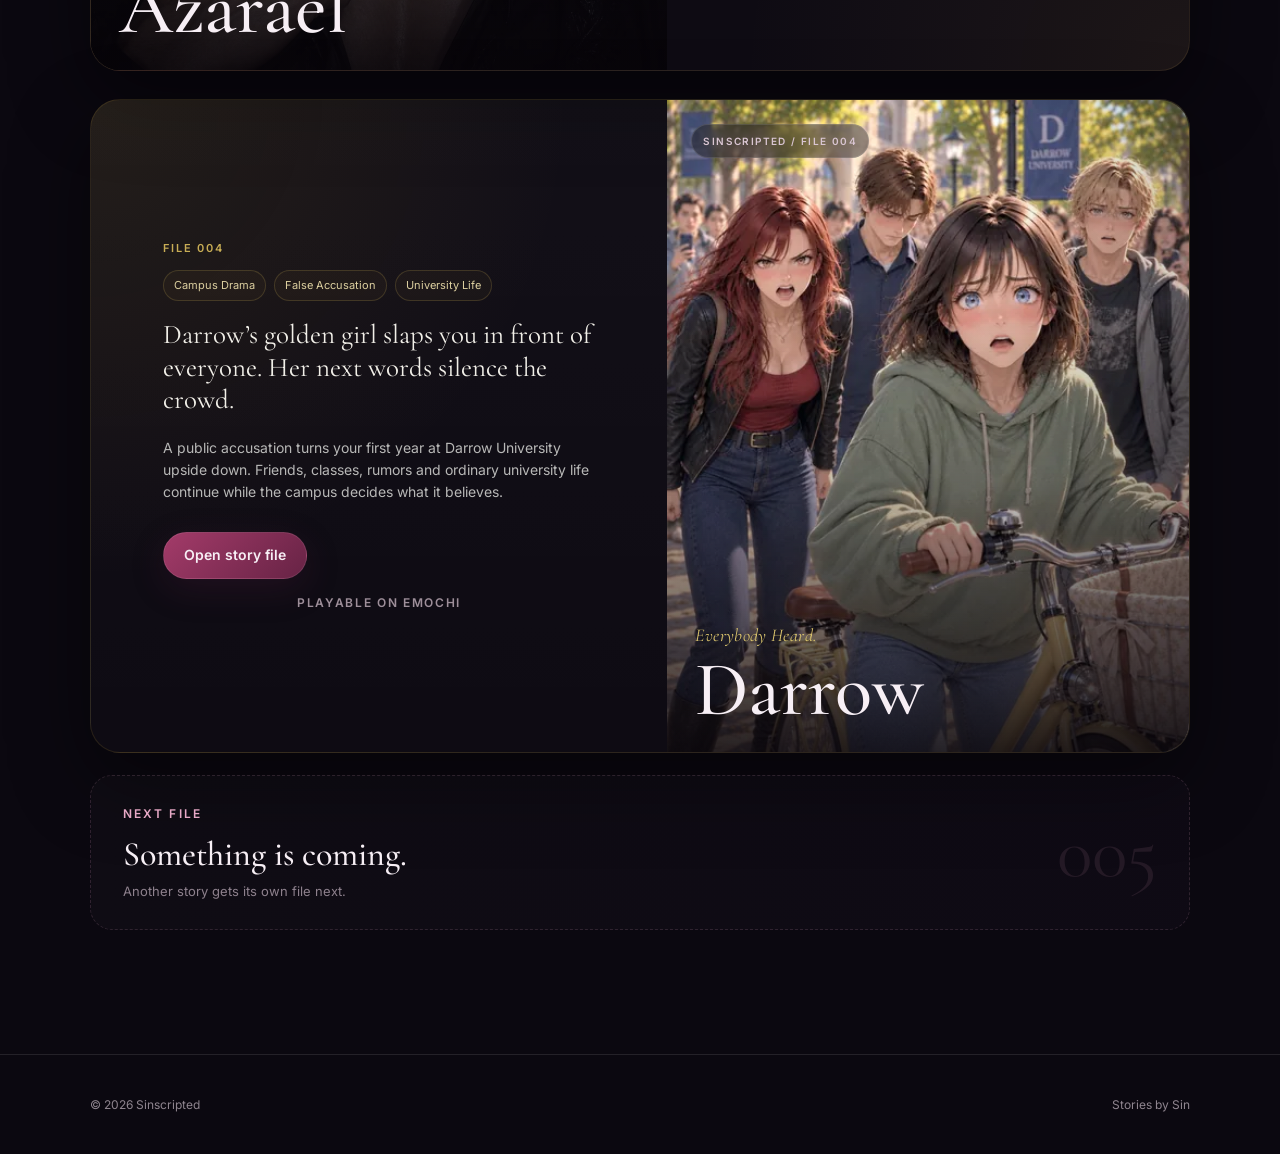
==== commit 4e03b925: "Add files via upload" ====
--- a/index.html
+++ b/index.html
@@ -18,12 +18,56 @@
 .platform-note{margin:14px 0 0;color:#9e8f9a;font-size:12px;font-weight:600;letter-spacing:.14em;text-transform:uppercase;text-align:center}
 .centered-note{margin:0 0 18px;text-align:center;color:#c1b0bb}
 .story-stack{display:grid;gap:28px}
+
 .maddie-feature{background:radial-gradient(circle at 0% 0%,rgba(66,105,160,.13),transparent 30rem),radial-gradient(circle at 100% 100%,rgba(220,188,136,.08),transparent 28rem),linear-gradient(180deg,rgba(255,255,255,.038),rgba(255,255,255,.018))}
 .maddie-cover{position:relative;overflow:hidden;background:#0c0c12}.maddie-cover img{width:100%;height:100%;min-height:620px;object-fit:cover;object-position:center 28%;transition:transform .7s cubic-bezier(.2,.65,.25,1)}.motion-ok .maddie-cover:hover img{transform:scale(1.025)}.maddie-cover .cover-copy{z-index:2}.maddie-cover .cover-copy small{order:-1;color:#d7e5f5;font-family:var(--serif);font-size:18px;text-transform:none;font-style:italic;letter-spacing:.02em}.maddie-cover .cover-copy strong{max-width:560px;font-size:clamp(50px,6vw,82px)}.maddie-feature .story-index{color:#8ea6c2}.maddie-feature .tag-row span{border-color:rgba(123,158,200,.20);background:rgba(102,137,180,.055);color:#c3d2e3}.maddie-feature .large-hook{color:#eef3f8}.maddie-feature .story-description{color:#b8b5bb}.maddie-feature .featured-cover{grid-column:2;grid-row:1}.maddie-feature .featured-copy{grid-column:1;grid-row:1}
+
 .azarael-feature{background:radial-gradient(circle at 0% 0%,rgba(133,38,43,.12),transparent 30rem),radial-gradient(circle at 100% 100%,rgba(190,145,73,.08),transparent 28rem),linear-gradient(180deg,rgba(255,255,255,.035),rgba(255,255,255,.015));border-color:rgba(189,145,78,.15)}
 .azarael-cover{position:relative;overflow:hidden;background:#09090b}.azarael-cover img{width:100%;height:100%;min-height:620px;object-fit:cover;object-position:center 24%;transition:transform .7s cubic-bezier(.2,.65,.25,1)}.motion-ok .azarael-cover:hover img{transform:scale(1.025)}.azarael-cover .cover-copy{z-index:2}.azarael-cover .cover-copy small{order:-1;color:#d9b67a;font-family:var(--serif);font-size:18px;text-transform:none;font-style:italic;letter-spacing:.02em}.azarael-cover .cover-copy strong{max-width:560px;font-size:clamp(50px,6vw,82px)}.azarael-feature .story-index{color:#b99359}.azarael-feature .tag-row span{border-color:rgba(196,150,78,.20);background:rgba(129,75,42,.07);color:#ddc59c}.azarael-feature .large-hook{color:#f4eee7}.azarael-feature .story-description{color:#bbb3ad}
-@media(max-width:860px){.maddie-feature .featured-cover,.maddie-feature .featured-copy{grid-column:auto;grid-row:auto}.maddie-feature .featured-cover{order:1}.maddie-feature .featured-copy{order:2}.maddie-cover img,.azarael-cover img{min-height:500px}}
-@media(max-width:520px){.maddie-cover img,.azarael-cover img{min-height:430px}}
+
+.darrow-feature{
+  background:
+    radial-gradient(circle at 0% 0%,rgba(189,152,55,.11),transparent 30rem),
+    radial-gradient(circle at 100% 100%,rgba(91,108,127,.10),transparent 28rem),
+    linear-gradient(180deg,rgba(255,255,255,.035),rgba(255,255,255,.016));
+  border-color:rgba(189,152,55,.15)
+}
+.darrow-cover{position:relative;overflow:hidden;background:#101319}
+.darrow-cover img{
+  width:100%;height:100%;min-height:620px;
+  object-fit:cover;object-position:center 28%;
+  transition:transform .7s cubic-bezier(.2,.65,.25,1)
+}
+.motion-ok .darrow-cover:hover img{transform:scale(1.025)}
+.darrow-cover .cover-copy{z-index:2}
+.darrow-cover .cover-copy small{
+  order:-1;color:#d8c26c;font-family:var(--serif);font-size:18px;
+  text-transform:none;font-style:italic;letter-spacing:.02em
+}
+.darrow-cover .cover-copy strong{max-width:560px;font-size:clamp(50px,6vw,82px)}
+.darrow-feature .story-index{color:#c8ad55}
+.darrow-feature .tag-row span{
+  border-color:rgba(202,174,86,.20);
+  background:rgba(154,126,53,.06);
+  color:#ddd0a0
+}
+.darrow-feature .large-hook{color:#f1efe8}
+.darrow-feature .story-description{color:#b8b8b7}
+.darrow-feature .featured-cover{grid-column:2;grid-row:1}
+.darrow-feature .featured-copy{grid-column:1;grid-row:1}
+
+@media(max-width:860px){
+  .maddie-feature .featured-cover,.maddie-feature .featured-copy,
+  .darrow-feature .featured-cover,.darrow-feature .featured-copy{
+    grid-column:auto;grid-row:auto
+  }
+  .maddie-feature .featured-cover,.darrow-feature .featured-cover{order:1}
+  .maddie-feature .featured-copy,.darrow-feature .featured-copy{order:2}
+  .maddie-cover img,.azarael-cover img,.darrow-cover img{min-height:500px}
+}
+@media(max-width:520px){
+  .maddie-cover img,.azarael-cover img,.darrow-cover img{min-height:430px}
+}
 </style>
 </head>
 <body>
@@ -33,11 +77,79 @@
 <section class="hero cosmic-hero"><div class="hero-art" aria-hidden="true"></div><div class="hero-overlay" aria-hidden="true"></div><div class="hero-inner reveal"><p class="eyebrow">Stories by Sin</p><h1>Romance, ruin, and the <em>beautifully strange.</em></h1><p class="hero-copy">Illustrated scenes, character dossiers, and bonus story files for worlds made to begin in one place and haunt you somewhere else.</p><a class="button primary" href="#stories">Enter the library</a></div><div class="hero-brandmark reveal" aria-hidden="true"><img src="/assets/brand/sinscripted-mark.svg" alt=""></div></section>
 <section class="library section" id="stories"><div class="section-heading reveal"><div><p class="eyebrow">The library</p><h2>Story files</h2></div><p class="section-note">Bonus lore. Optional obsession.</p></div>
 <div class="story-stack">
-<article class="featured-story maisie-feature reveal"><a class="featured-cover cover-link maisie-cover" href="/maisie/" aria-label="Open the Maisie Prescott story file"><img src="/assets/stories/maisie/hero-card.webp" alt="Maisie Prescott beside Jaxon outside Cinema 2 at Northpoint Mall"><div class="cover-shade" aria-hidden="true"></div><div class="file-badge">SINSCRIPTED / FILE 001</div><div class="cover-copy"><small>Trust Me.</small><strong>Maisie Prescott</strong></div></a><div class="featured-copy"><p class="story-index">FILE 001</p><div class="tag-row" aria-label="Story tags"><span>Relationship Drama</span><span>Suspicion</span><span>Slow Reveal</span></div><p class="feature-subtitle">Trust Me.</p><p class="hook large-hook">You left for popcorn. Now Jaxon has his arm around Maisie.</p><p class="story-description">He already knows your name. She says something came up. She still hasn’t pulled away.</p><div class="card-actions"><a class="button primary" href="/maisie/">Open story file</a></div><p class="platform-note">Playable on Emochi</p></div></article>
-<article class="featured-story maddie-feature reveal"><a class="featured-cover cover-link maddie-cover" href="/maddie/" aria-label="Open the Transgender Cheerleader Maddie Cruz story file"><img src="/assets/stories/maddie/poster-card.webp" alt="Maddie Cruz in her blue, red and white Creston University cheer uniform"><div class="cover-shade" aria-hidden="true"></div><div class="file-badge">SINSCRIPTED / FILE 002</div><div class="cover-copy"><small>Transgender Cheerleader</small><strong>Maddie Cruz</strong></div></a><div class="featured-copy"><p class="story-index">FILE 002</p><div class="tag-row" aria-label="Story tags"><span>Campus Drama</span><span>Privacy</span><span>Social Pressure</span></div><p class="hook large-hook">One unlocked door. One secret you weren’t meant to see.</p><p class="story-description">Maddie Cruz is nineteen, wildly popular, and captain of Creston University’s varsity cheer squad. Now you know the one part of her life she has always kept private.</p><div class="card-actions"><a class="button primary" href="/maddie/">Open story file</a></div><p class="platform-note">Playable on Emochi</p></div></article>
-<article class="featured-story azarael-feature reveal"><a class="featured-cover cover-link azarael-cover" href="/azarael/" aria-label="Open the Demon King Azarael story file"><img src="/assets/stories/azarael/poster-card.webp" alt="Azarael, Demon King of the Valerid Empire"><div class="cover-shade" aria-hidden="true"></div><div class="file-badge">SINSCRIPTED / FILE 003</div><div class="cover-copy"><small>Demon King</small><strong>Azarael</strong></div></a><div class="featured-copy"><p class="story-index">FILE 003</p><div class="tag-row" aria-label="Story tags"><span>Dark Romantasy</span><span>Imperial Court</span><span>Forced Proximity</span></div><p class="hook large-hook">Months of searching. Hundreds of mortals. Then he looks at you.</p><p class="story-description">Azarael is the last male of House Valerid. One involuntary reaction makes you the only known mortal capable of preserving his dynasty.</p><div class="card-actions"><a class="button primary" href="/azarael/">Open story file</a></div><p class="platform-note">Playable on Emochi</p></div></article>
+
+<article class="featured-story maisie-feature reveal">
+  <a class="featured-cover cover-link maisie-cover" href="/maisie/" aria-label="Open the Maisie Prescott story file">
+    <img src="/assets/stories/maisie/hero-card.webp" alt="Maisie Prescott beside Jaxon outside Cinema 2 at Northpoint Mall">
+    <div class="cover-shade" aria-hidden="true"></div>
+    <div class="file-badge">SINSCRIPTED / FILE 001</div>
+    <div class="cover-copy"><small>Trust Me.</small><strong>Maisie Prescott</strong></div>
+  </a>
+  <div class="featured-copy">
+    <p class="story-index">FILE 001</p>
+    <div class="tag-row" aria-label="Story tags"><span>Relationship Drama</span><span>Suspicion</span><span>Slow Reveal</span></div>
+    <p class="feature-subtitle">Trust Me.</p>
+    <p class="hook large-hook">You left for popcorn. Now Jaxon has his arm around Maisie.</p>
+    <p class="story-description">He already knows your name. She says something came up. She still hasn’t pulled away.</p>
+    <div class="card-actions"><a class="button primary" href="/maisie/">Open story file</a></div>
+    <p class="platform-note">Playable on Emochi</p>
+  </div>
+</article>
+
+<article class="featured-story maddie-feature reveal">
+  <a class="featured-cover cover-link maddie-cover" href="/maddie/" aria-label="Open the Transgender Cheerleader Maddie Cruz story file">
+    <img src="/assets/stories/maddie/poster-card.webp" alt="Maddie Cruz in her blue, red and white Creston University cheer uniform">
+    <div class="cover-shade" aria-hidden="true"></div>
+    <div class="file-badge">SINSCRIPTED / FILE 002</div>
+    <div class="cover-copy"><small>Transgender Cheerleader</small><strong>Maddie Cruz</strong></div>
+  </a>
+  <div class="featured-copy">
+    <p class="story-index">FILE 002</p>
+    <div class="tag-row" aria-label="Story tags"><span>Campus Drama</span><span>Privacy</span><span>Social Pressure</span></div>
+    <p class="hook large-hook">One unlocked door. One secret you weren’t meant to see.</p>
+    <p class="story-description">Maddie Cruz is nineteen, wildly popular, and captain of Creston University’s varsity cheer squad. Now you know the one part of her life she has always kept private.</p>
+    <div class="card-actions"><a class="button primary" href="/maddie/">Open story file</a></div>
+    <p class="platform-note">Playable on Emochi</p>
+  </div>
+</article>
+
+<article class="featured-story azarael-feature reveal">
+  <a class="featured-cover cover-link azarael-cover" href="/azarael/" aria-label="Open the Demon King Azarael story file">
+    <img src="/assets/stories/azarael/poster-card.webp" alt="Azarael, Demon King of the Valerid Empire">
+    <div class="cover-shade" aria-hidden="true"></div>
+    <div class="file-badge">SINSCRIPTED / FILE 003</div>
+    <div class="cover-copy"><small>Demon King</small><strong>Azarael</strong></div>
+  </a>
+  <div class="featured-copy">
+    <p class="story-index">FILE 003</p>
+    <div class="tag-row" aria-label="Story tags"><span>Dark Romantasy</span><span>Imperial Court</span><span>Forced Proximity</span></div>
+    <p class="hook large-hook">Months of searching. Hundreds of mortals. Then he looks at you.</p>
+    <p class="story-description">Azarael is the last male of House Valerid. One involuntary reaction makes you the only known mortal capable of preserving his dynasty.</p>
+    <div class="card-actions"><a class="button primary" href="/azarael/">Open story file</a></div>
+    <p class="platform-note">Playable on Emochi</p>
+  </div>
+</article>
+
+<article class="featured-story darrow-feature reveal">
+  <a class="featured-cover cover-link darrow-cover" href="/darrow/" aria-label="Open the Darrow story file">
+    <img src="/darrow/assets/darrow-card-480.webp" alt="Darrow University story artwork">
+    <div class="cover-shade" aria-hidden="true"></div>
+    <div class="file-badge">SINSCRIPTED / FILE 004</div>
+    <div class="cover-copy"><small>Everybody Heard.</small><strong>Darrow</strong></div>
+  </a>
+  <div class="featured-copy">
+    <p class="story-index">FILE 004</p>
+    <div class="tag-row" aria-label="Story tags"><span>Campus Drama</span><span>False Accusation</span><span>University Life</span></div>
+    <p class="hook large-hook">Darrow’s golden girl slaps you in front of everyone. Her next words silence the crowd.</p>
+    <p class="story-description">A public accusation turns your first year at Darrow University upside down. Friends, classes, rumors and ordinary university life continue while the campus decides what it believes.</p>
+    <div class="card-actions"><a class="button primary" href="/darrow/">Open story file</a></div>
+    <p class="platform-note">Playable on Emochi</p>
+  </div>
+</article>
+
 </div>
-<div class="next-file reveal"><div><p class="eyebrow">Next file</p><h3>Something is coming.</h3><p>Another story gets its own file next.</p></div><span class="next-file-number">004</span></div></section>
+<div class="next-file reveal"><div><p class="eyebrow">Next file</p><h3>Something is coming.</h3><p>Another story gets its own file next.</p></div><span class="next-file-number">005</span></div></section>
 </main>
 <footer class="site-footer"><span>© <span id="year"></span> Sinscripted</span><span>Stories by Sin</span></footer><script src="/js/site.js?v=3.3"></script>
-</body></html>+</body>
+</html>
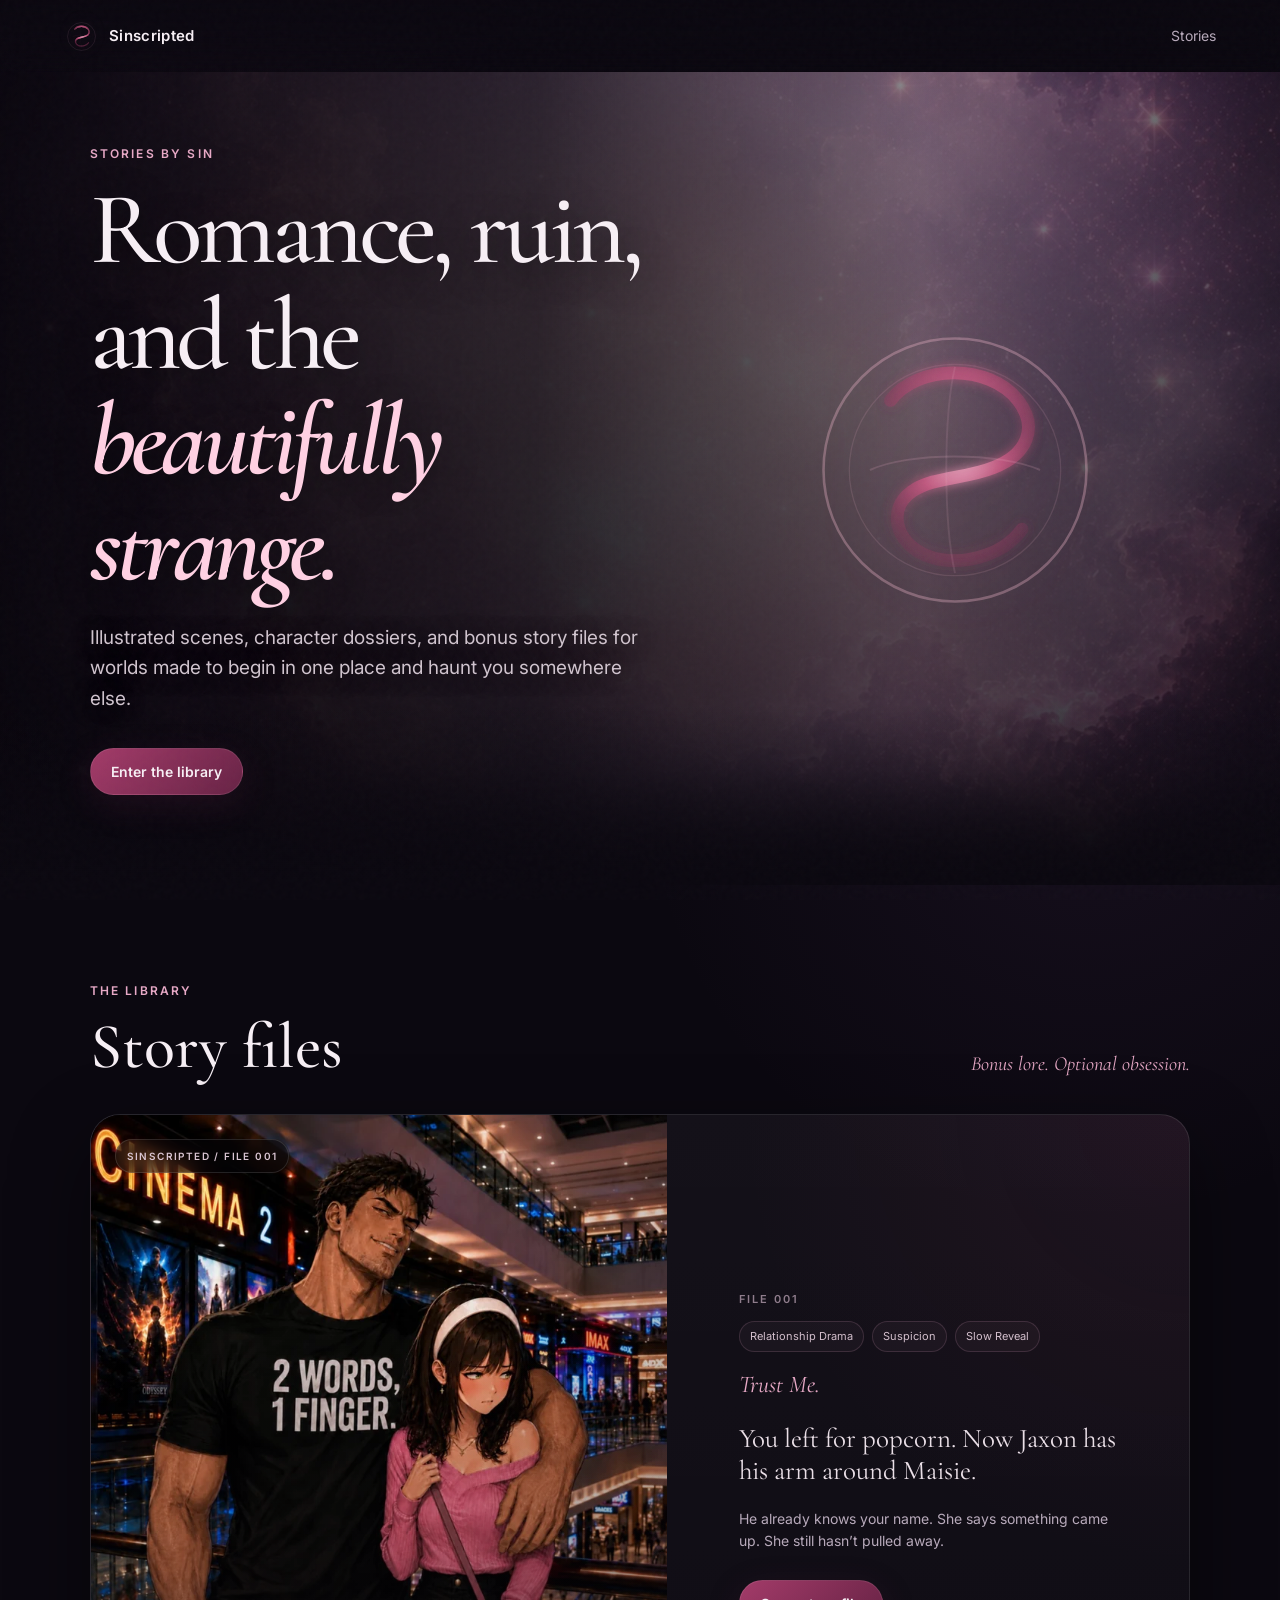
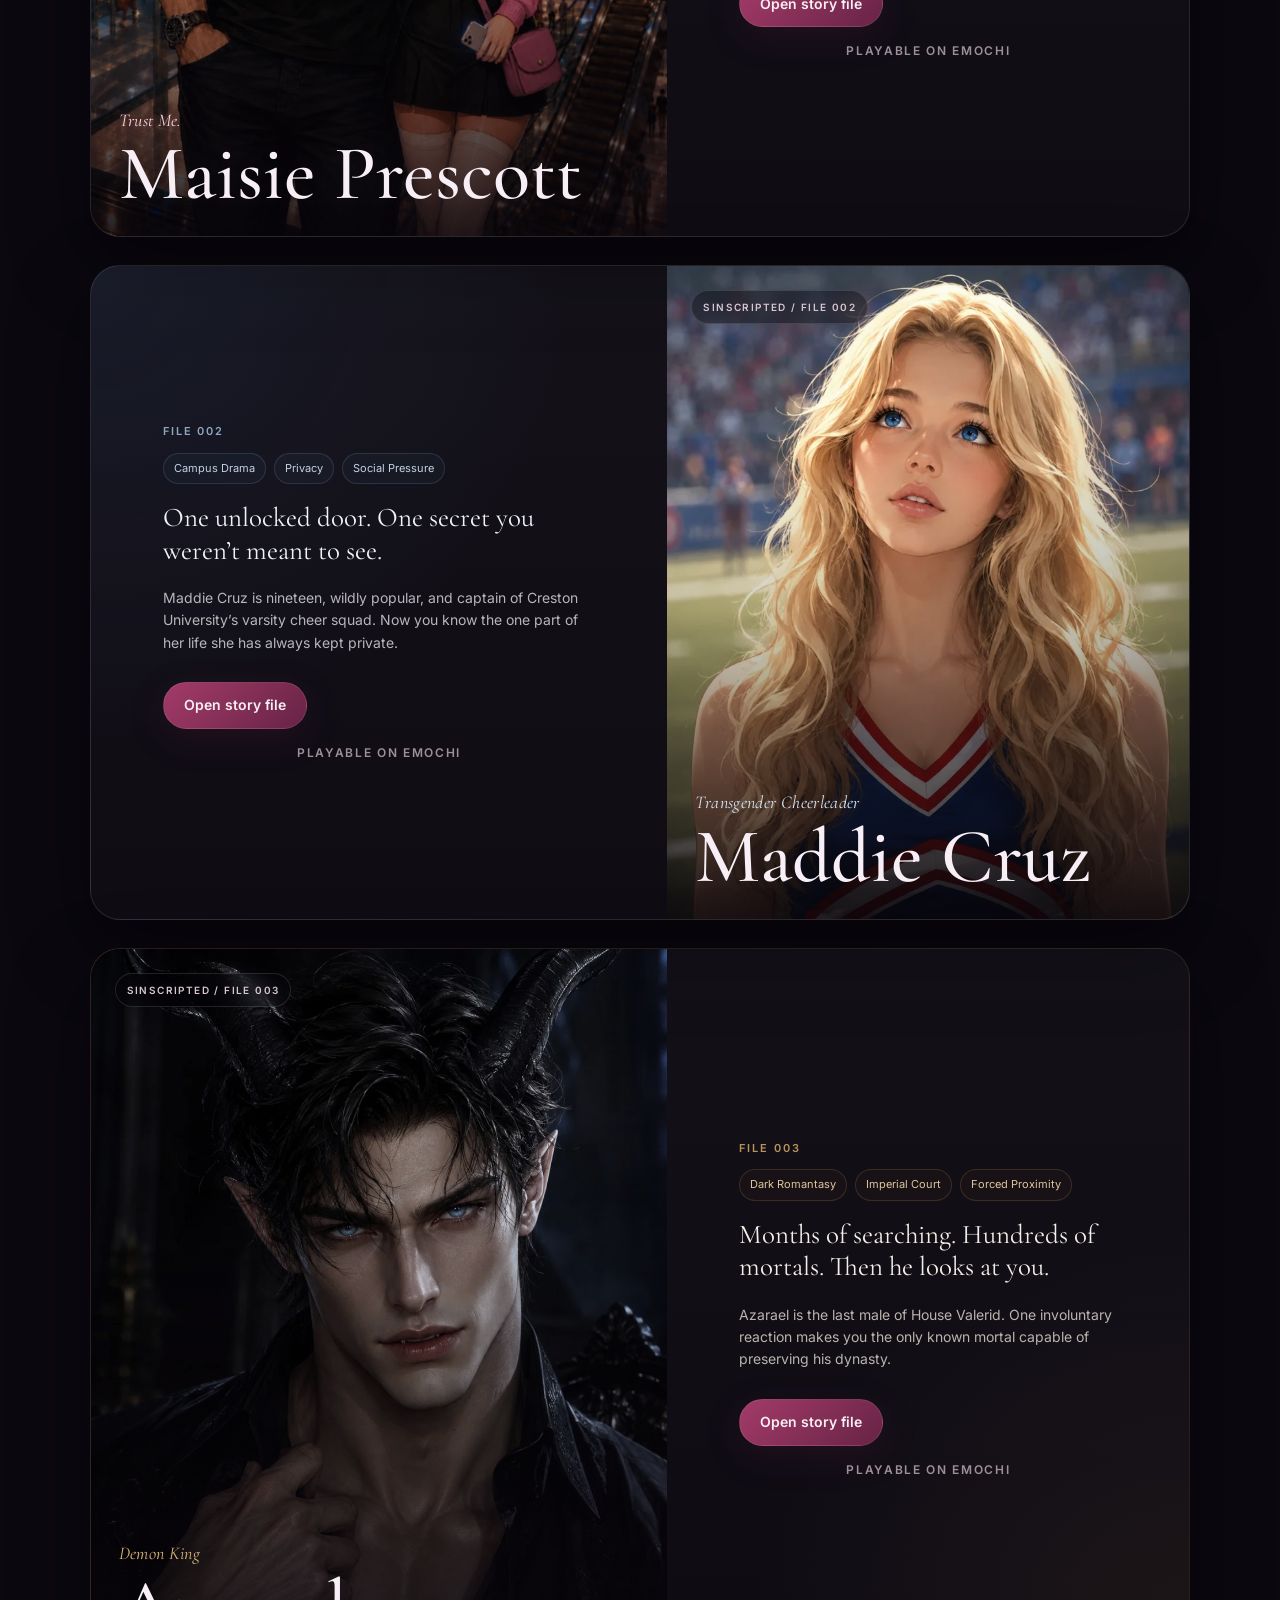
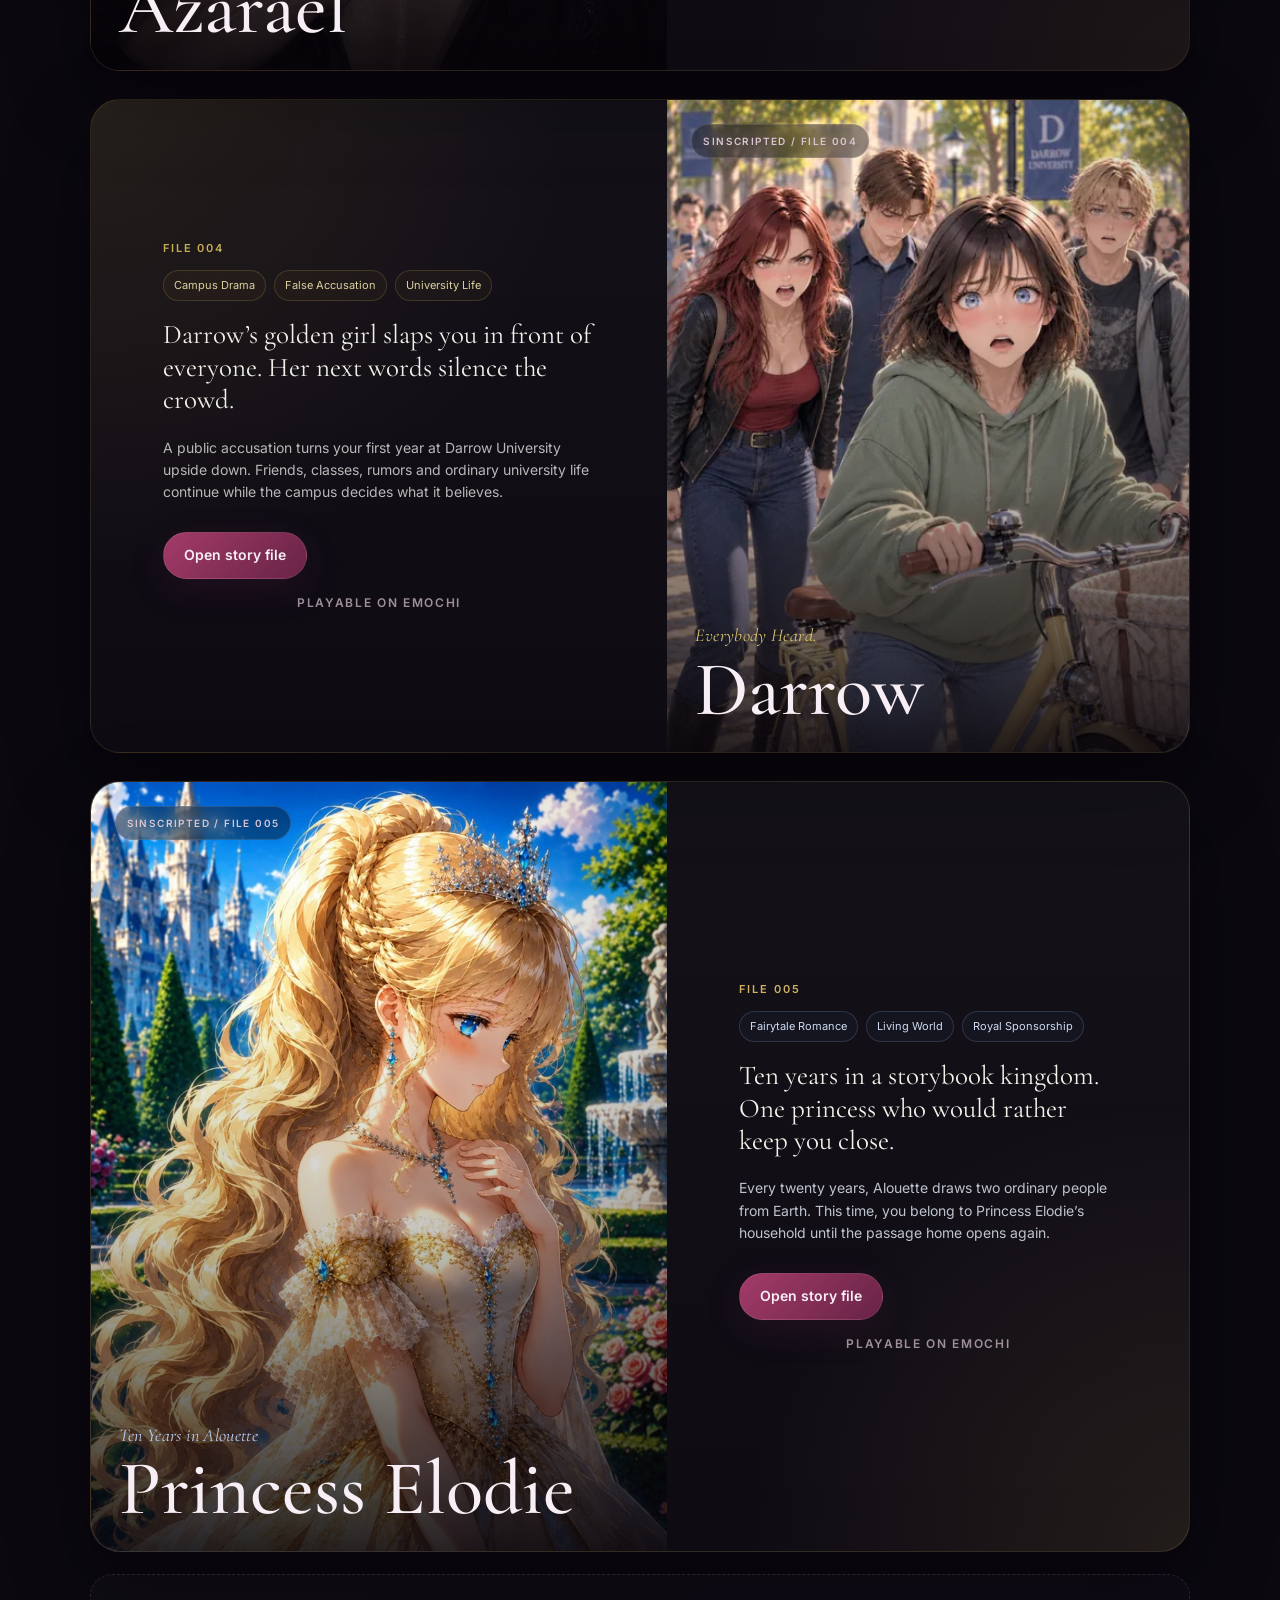
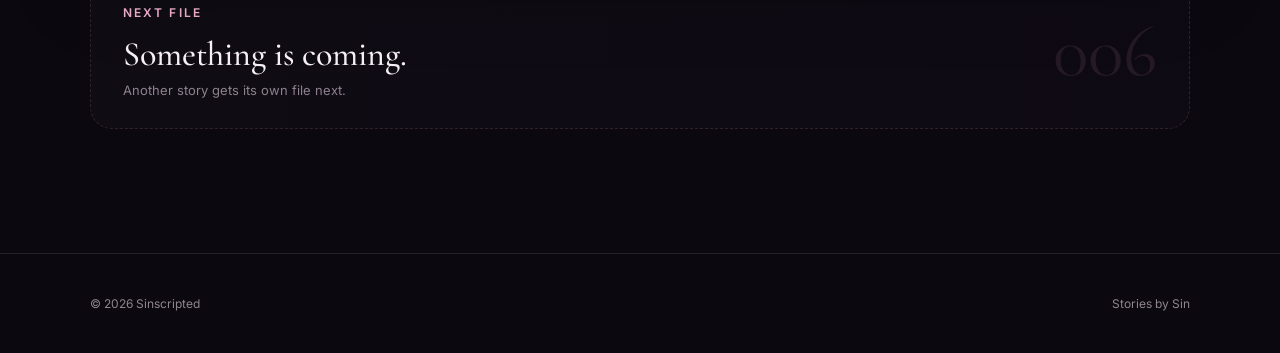
==== commit 57dd18b6: "Add files via upload" ====
--- a/index.html
+++ b/index.html
@@ -25,36 +25,26 @@
 .azarael-feature{background:radial-gradient(circle at 0% 0%,rgba(133,38,43,.12),transparent 30rem),radial-gradient(circle at 100% 100%,rgba(190,145,73,.08),transparent 28rem),linear-gradient(180deg,rgba(255,255,255,.035),rgba(255,255,255,.015));border-color:rgba(189,145,78,.15)}
 .azarael-cover{position:relative;overflow:hidden;background:#09090b}.azarael-cover img{width:100%;height:100%;min-height:620px;object-fit:cover;object-position:center 24%;transition:transform .7s cubic-bezier(.2,.65,.25,1)}.motion-ok .azarael-cover:hover img{transform:scale(1.025)}.azarael-cover .cover-copy{z-index:2}.azarael-cover .cover-copy small{order:-1;color:#d9b67a;font-family:var(--serif);font-size:18px;text-transform:none;font-style:italic;letter-spacing:.02em}.azarael-cover .cover-copy strong{max-width:560px;font-size:clamp(50px,6vw,82px)}.azarael-feature .story-index{color:#b99359}.azarael-feature .tag-row span{border-color:rgba(196,150,78,.20);background:rgba(129,75,42,.07);color:#ddc59c}.azarael-feature .large-hook{color:#f4eee7}.azarael-feature .story-description{color:#bbb3ad}
 
-.darrow-feature{
+.darrow-feature{background:radial-gradient(circle at 0% 0%,rgba(189,152,55,.11),transparent 30rem),radial-gradient(circle at 100% 100%,rgba(91,108,127,.10),transparent 28rem),linear-gradient(180deg,rgba(255,255,255,.035),rgba(255,255,255,.016));border-color:rgba(189,152,55,.15)}
+.darrow-cover{position:relative;overflow:hidden;background:#101319}.darrow-cover img{width:100%;height:100%;min-height:620px;object-fit:cover;object-position:center 28%;transition:transform .7s cubic-bezier(.2,.65,.25,1)}.motion-ok .darrow-cover:hover img{transform:scale(1.025)}.darrow-cover .cover-copy{z-index:2}.darrow-cover .cover-copy small{order:-1;color:#d8c26c;font-family:var(--serif);font-size:18px;text-transform:none;font-style:italic;letter-spacing:.02em}.darrow-cover .cover-copy strong{max-width:560px;font-size:clamp(50px,6vw,82px)}.darrow-feature .story-index{color:#c8ad55}.darrow-feature .tag-row span{border-color:rgba(202,174,86,.20);background:rgba(154,126,53,.06);color:#ddd0a0}.darrow-feature .large-hook{color:#f1efe8}.darrow-feature .story-description{color:#b8b8b7}.darrow-feature .featured-cover{grid-column:2;grid-row:1}.darrow-feature .featured-copy{grid-column:1;grid-row:1}
+
+.elodie-feature{
   background:
-    radial-gradient(circle at 0% 0%,rgba(189,152,55,.11),transparent 30rem),
-    radial-gradient(circle at 100% 100%,rgba(91,108,127,.10),transparent 28rem),
-    linear-gradient(180deg,rgba(255,255,255,.035),rgba(255,255,255,.016));
-  border-color:rgba(189,152,55,.15)
+    radial-gradient(circle at 0% 0%,rgba(67,111,184,.14),transparent 30rem),
+    radial-gradient(circle at 100% 100%,rgba(209,173,83,.10),transparent 28rem),
+    linear-gradient(180deg,rgba(255,255,255,.038),rgba(255,255,255,.016));
+  border-color:rgba(199,177,102,.17)
 }
-.darrow-cover{position:relative;overflow:hidden;background:#101319}
-.darrow-cover img{
-  width:100%;height:100%;min-height:620px;
-  object-fit:cover;object-position:center 28%;
-  transition:transform .7s cubic-bezier(.2,.65,.25,1)
-}
-.motion-ok .darrow-cover:hover img{transform:scale(1.025)}
-.darrow-cover .cover-copy{z-index:2}
-.darrow-cover .cover-copy small{
-  order:-1;color:#d8c26c;font-family:var(--serif);font-size:18px;
-  text-transform:none;font-style:italic;letter-spacing:.02em
-}
-.darrow-cover .cover-copy strong{max-width:560px;font-size:clamp(50px,6vw,82px)}
-.darrow-feature .story-index{color:#c8ad55}
-.darrow-feature .tag-row span{
-  border-color:rgba(202,174,86,.20);
-  background:rgba(154,126,53,.06);
-  color:#ddd0a0
-}
-.darrow-feature .large-hook{color:#f1efe8}
-.darrow-feature .story-description{color:#b8b8b7}
-.darrow-feature .featured-cover{grid-column:2;grid-row:1}
-.darrow-feature .featured-copy{grid-column:1;grid-row:1}
+.elodie-cover{position:relative;overflow:hidden;background:#0c101a}
+.elodie-cover img{width:100%;height:100%;min-height:620px;object-fit:cover;object-position:center 26%;transition:transform .7s cubic-bezier(.2,.65,.25,1)}
+.motion-ok .elodie-cover:hover img{transform:scale(1.025)}
+.elodie-cover .cover-copy{z-index:2}
+.elodie-cover .cover-copy small{order:-1;color:#b8cdf2;font-family:var(--serif);font-size:18px;text-transform:none;font-style:italic;letter-spacing:.02em}
+.elodie-cover .cover-copy strong{max-width:560px;font-size:clamp(50px,6vw,82px)}
+.elodie-feature .story-index{color:#cfb160}
+.elodie-feature .tag-row span{border-color:rgba(141,177,228,.20);background:rgba(83,120,178,.06);color:#cedcf1}
+.elodie-feature .large-hook{color:#f4f1e8}
+.elodie-feature .story-description{color:#bec4cf}
 
 @media(max-width:860px){
   .maddie-feature .featured-cover,.maddie-feature .featured-copy,
@@ -63,10 +53,10 @@
   }
   .maddie-feature .featured-cover,.darrow-feature .featured-cover{order:1}
   .maddie-feature .featured-copy,.darrow-feature .featured-copy{order:2}
-  .maddie-cover img,.azarael-cover img,.darrow-cover img{min-height:500px}
+  .maddie-cover img,.azarael-cover img,.darrow-cover img,.elodie-cover img{min-height:500px}
 }
 @media(max-width:520px){
-  .maddie-cover img,.azarael-cover img,.darrow-cover img{min-height:430px}
+  .maddie-cover img,.azarael-cover img,.darrow-cover img,.elodie-cover img{min-height:430px}
 }
 </style>
 </head>
@@ -78,77 +68,18 @@
 <section class="library section" id="stories"><div class="section-heading reveal"><div><p class="eyebrow">The library</p><h2>Story files</h2></div><p class="section-note">Bonus lore. Optional obsession.</p></div>
 <div class="story-stack">
 
-<article class="featured-story maisie-feature reveal">
-  <a class="featured-cover cover-link maisie-cover" href="/maisie/" aria-label="Open the Maisie Prescott story file">
-    <img src="/assets/stories/maisie/hero-card.webp" alt="Maisie Prescott beside Jaxon outside Cinema 2 at Northpoint Mall">
-    <div class="cover-shade" aria-hidden="true"></div>
-    <div class="file-badge">SINSCRIPTED / FILE 001</div>
-    <div class="cover-copy"><small>Trust Me.</small><strong>Maisie Prescott</strong></div>
-  </a>
-  <div class="featured-copy">
-    <p class="story-index">FILE 001</p>
-    <div class="tag-row" aria-label="Story tags"><span>Relationship Drama</span><span>Suspicion</span><span>Slow Reveal</span></div>
-    <p class="feature-subtitle">Trust Me.</p>
-    <p class="hook large-hook">You left for popcorn. Now Jaxon has his arm around Maisie.</p>
-    <p class="story-description">He already knows your name. She says something came up. She still hasn’t pulled away.</p>
-    <div class="card-actions"><a class="button primary" href="/maisie/">Open story file</a></div>
-    <p class="platform-note">Playable on Emochi</p>
-  </div>
-</article>
+<article class="featured-story maisie-feature reveal"><a class="featured-cover cover-link maisie-cover" href="/maisie/" aria-label="Open the Maisie Prescott story file"><img src="/assets/stories/maisie/hero-card.webp" alt="Maisie Prescott beside Jaxon outside Cinema 2 at Northpoint Mall"><div class="cover-shade" aria-hidden="true"></div><div class="file-badge">SINSCRIPTED / FILE 001</div><div class="cover-copy"><small>Trust Me.</small><strong>Maisie Prescott</strong></div></a><div class="featured-copy"><p class="story-index">FILE 001</p><div class="tag-row" aria-label="Story tags"><span>Relationship Drama</span><span>Suspicion</span><span>Slow Reveal</span></div><p class="feature-subtitle">Trust Me.</p><p class="hook large-hook">You left for popcorn. Now Jaxon has his arm around Maisie.</p><p class="story-description">He already knows your name. She says something came up. She still hasn’t pulled away.</p><div class="card-actions"><a class="button primary" href="/maisie/">Open story file</a></div><p class="platform-note">Playable on Emochi</p></div></article>
 
-<article class="featured-story maddie-feature reveal">
-  <a class="featured-cover cover-link maddie-cover" href="/maddie/" aria-label="Open the Transgender Cheerleader Maddie Cruz story file">
-    <img src="/assets/stories/maddie/poster-card.webp" alt="Maddie Cruz in her blue, red and white Creston University cheer uniform">
-    <div class="cover-shade" aria-hidden="true"></div>
-    <div class="file-badge">SINSCRIPTED / FILE 002</div>
-    <div class="cover-copy"><small>Transgender Cheerleader</small><strong>Maddie Cruz</strong></div>
-  </a>
-  <div class="featured-copy">
-    <p class="story-index">FILE 002</p>
-    <div class="tag-row" aria-label="Story tags"><span>Campus Drama</span><span>Privacy</span><span>Social Pressure</span></div>
-    <p class="hook large-hook">One unlocked door. One secret you weren’t meant to see.</p>
-    <p class="story-description">Maddie Cruz is nineteen, wildly popular, and captain of Creston University’s varsity cheer squad. Now you know the one part of her life she has always kept private.</p>
-    <div class="card-actions"><a class="button primary" href="/maddie/">Open story file</a></div>
-    <p class="platform-note">Playable on Emochi</p>
-  </div>
-</article>
+<article class="featured-story maddie-feature reveal"><a class="featured-cover cover-link maddie-cover" href="/maddie/" aria-label="Open the Transgender Cheerleader Maddie Cruz story file"><img src="/assets/stories/maddie/poster-card.webp" alt="Maddie Cruz in her blue, red and white Creston University cheer uniform"><div class="cover-shade" aria-hidden="true"></div><div class="file-badge">SINSCRIPTED / FILE 002</div><div class="cover-copy"><small>Transgender Cheerleader</small><strong>Maddie Cruz</strong></div></a><div class="featured-copy"><p class="story-index">FILE 002</p><div class="tag-row" aria-label="Story tags"><span>Campus Drama</span><span>Privacy</span><span>Social Pressure</span></div><p class="hook large-hook">One unlocked door. One secret you weren’t meant to see.</p><p class="story-description">Maddie Cruz is nineteen, wildly popular, and captain of Creston University’s varsity cheer squad. Now you know the one part of her life she has always kept private.</p><div class="card-actions"><a class="button primary" href="/maddie/">Open story file</a></div><p class="platform-note">Playable on Emochi</p></div></article>
 
-<article class="featured-story azarael-feature reveal">
-  <a class="featured-cover cover-link azarael-cover" href="/azarael/" aria-label="Open the Demon King Azarael story file">
-    <img src="/assets/stories/azarael/poster-card.webp" alt="Azarael, Demon King of the Valerid Empire">
-    <div class="cover-shade" aria-hidden="true"></div>
-    <div class="file-badge">SINSCRIPTED / FILE 003</div>
-    <div class="cover-copy"><small>Demon King</small><strong>Azarael</strong></div>
-  </a>
-  <div class="featured-copy">
-    <p class="story-index">FILE 003</p>
-    <div class="tag-row" aria-label="Story tags"><span>Dark Romantasy</span><span>Imperial Court</span><span>Forced Proximity</span></div>
-    <p class="hook large-hook">Months of searching. Hundreds of mortals. Then he looks at you.</p>
-    <p class="story-description">Azarael is the last male of House Valerid. One involuntary reaction makes you the only known mortal capable of preserving his dynasty.</p>
-    <div class="card-actions"><a class="button primary" href="/azarael/">Open story file</a></div>
-    <p class="platform-note">Playable on Emochi</p>
-  </div>
-</article>
+<article class="featured-story azarael-feature reveal"><a class="featured-cover cover-link azarael-cover" href="/azarael/" aria-label="Open the Demon King Azarael story file"><img src="/assets/stories/azarael/poster-card.webp" alt="Azarael, Demon King of the Valerid Empire"><div class="cover-shade" aria-hidden="true"></div><div class="file-badge">SINSCRIPTED / FILE 003</div><div class="cover-copy"><small>Demon King</small><strong>Azarael</strong></div></a><div class="featured-copy"><p class="story-index">FILE 003</p><div class="tag-row" aria-label="Story tags"><span>Dark Romantasy</span><span>Imperial Court</span><span>Forced Proximity</span></div><p class="hook large-hook">Months of searching. Hundreds of mortals. Then he looks at you.</p><p class="story-description">Azarael is the last male of House Valerid. One involuntary reaction makes you the only known mortal capable of preserving his dynasty.</p><div class="card-actions"><a class="button primary" href="/azarael/">Open story file</a></div><p class="platform-note">Playable on Emochi</p></div></article>
 
-<article class="featured-story darrow-feature reveal">
-  <a class="featured-cover cover-link darrow-cover" href="/darrow/" aria-label="Open the Darrow story file">
-    <img src="/darrow/assets/darrow-card-480.webp" alt="Darrow University story artwork">
-    <div class="cover-shade" aria-hidden="true"></div>
-    <div class="file-badge">SINSCRIPTED / FILE 004</div>
-    <div class="cover-copy"><small>Everybody Heard.</small><strong>Darrow</strong></div>
-  </a>
-  <div class="featured-copy">
-    <p class="story-index">FILE 004</p>
-    <div class="tag-row" aria-label="Story tags"><span>Campus Drama</span><span>False Accusation</span><span>University Life</span></div>
-    <p class="hook large-hook">Darrow’s golden girl slaps you in front of everyone. Her next words silence the crowd.</p>
-    <p class="story-description">A public accusation turns your first year at Darrow University upside down. Friends, classes, rumors and ordinary university life continue while the campus decides what it believes.</p>
-    <div class="card-actions"><a class="button primary" href="/darrow/">Open story file</a></div>
-    <p class="platform-note">Playable on Emochi</p>
-  </div>
-</article>
+<article class="featured-story darrow-feature reveal"><a class="featured-cover cover-link darrow-cover" href="/darrow/" aria-label="Open the Darrow story file"><img src="/darrow/assets/darrow-card-480.webp" alt="Darrow University story artwork"><div class="cover-shade" aria-hidden="true"></div><div class="file-badge">SINSCRIPTED / FILE 004</div><div class="cover-copy"><small>Everybody Heard.</small><strong>Darrow</strong></div></a><div class="featured-copy"><p class="story-index">FILE 004</p><div class="tag-row" aria-label="Story tags"><span>Campus Drama</span><span>False Accusation</span><span>University Life</span></div><p class="hook large-hook">Darrow’s golden girl slaps you in front of everyone. Her next words silence the crowd.</p><p class="story-description">A public accusation turns your first year at Darrow University upside down. Friends, classes, rumors and ordinary university life continue while the campus decides what it believes.</p><div class="card-actions"><a class="button primary" href="/darrow/">Open story file</a></div><p class="platform-note">Playable on Emochi</p></div></article>
+
+<article class="featured-story elodie-feature reveal"><a class="featured-cover cover-link elodie-cover" href="/elodie/" aria-label="Open the Princess Elodie story file"><img src="/assets/stories/elodie/poster-card.webp" alt="Princess Elodie in the gardens of Alouette's royal palace"><div class="cover-shade" aria-hidden="true"></div><div class="file-badge">SINSCRIPTED / FILE 005</div><div class="cover-copy"><small>Ten Years in Alouette</small><strong>Princess Elodie</strong></div></a><div class="featured-copy"><p class="story-index">FILE 005</p><div class="tag-row" aria-label="Story tags"><span>Fairytale Romance</span><span>Living World</span><span>Royal Sponsorship</span></div><p class="hook large-hook">Ten years in a storybook kingdom. One princess who would rather keep you close.</p><p class="story-description">Every twenty years, Alouette draws two ordinary people from Earth. This time, you belong to Princess Elodie’s household until the passage home opens again.</p><div class="card-actions"><a class="button primary" href="/elodie/">Open story file</a></div><p class="platform-note">Playable on Emochi</p></div></article>
 
 </div>
-<div class="next-file reveal"><div><p class="eyebrow">Next file</p><h3>Something is coming.</h3><p>Another story gets its own file next.</p></div><span class="next-file-number">005</span></div></section>
+<div class="next-file reveal"><div><p class="eyebrow">Next file</p><h3>Something is coming.</h3><p>Another story gets its own file next.</p></div><span class="next-file-number">006</span></div></section>
 </main>
 <footer class="site-footer"><span>© <span id="year"></span> Sinscripted</span><span>Stories by Sin</span></footer><script src="/js/site.js?v=3.3"></script>
 </body>
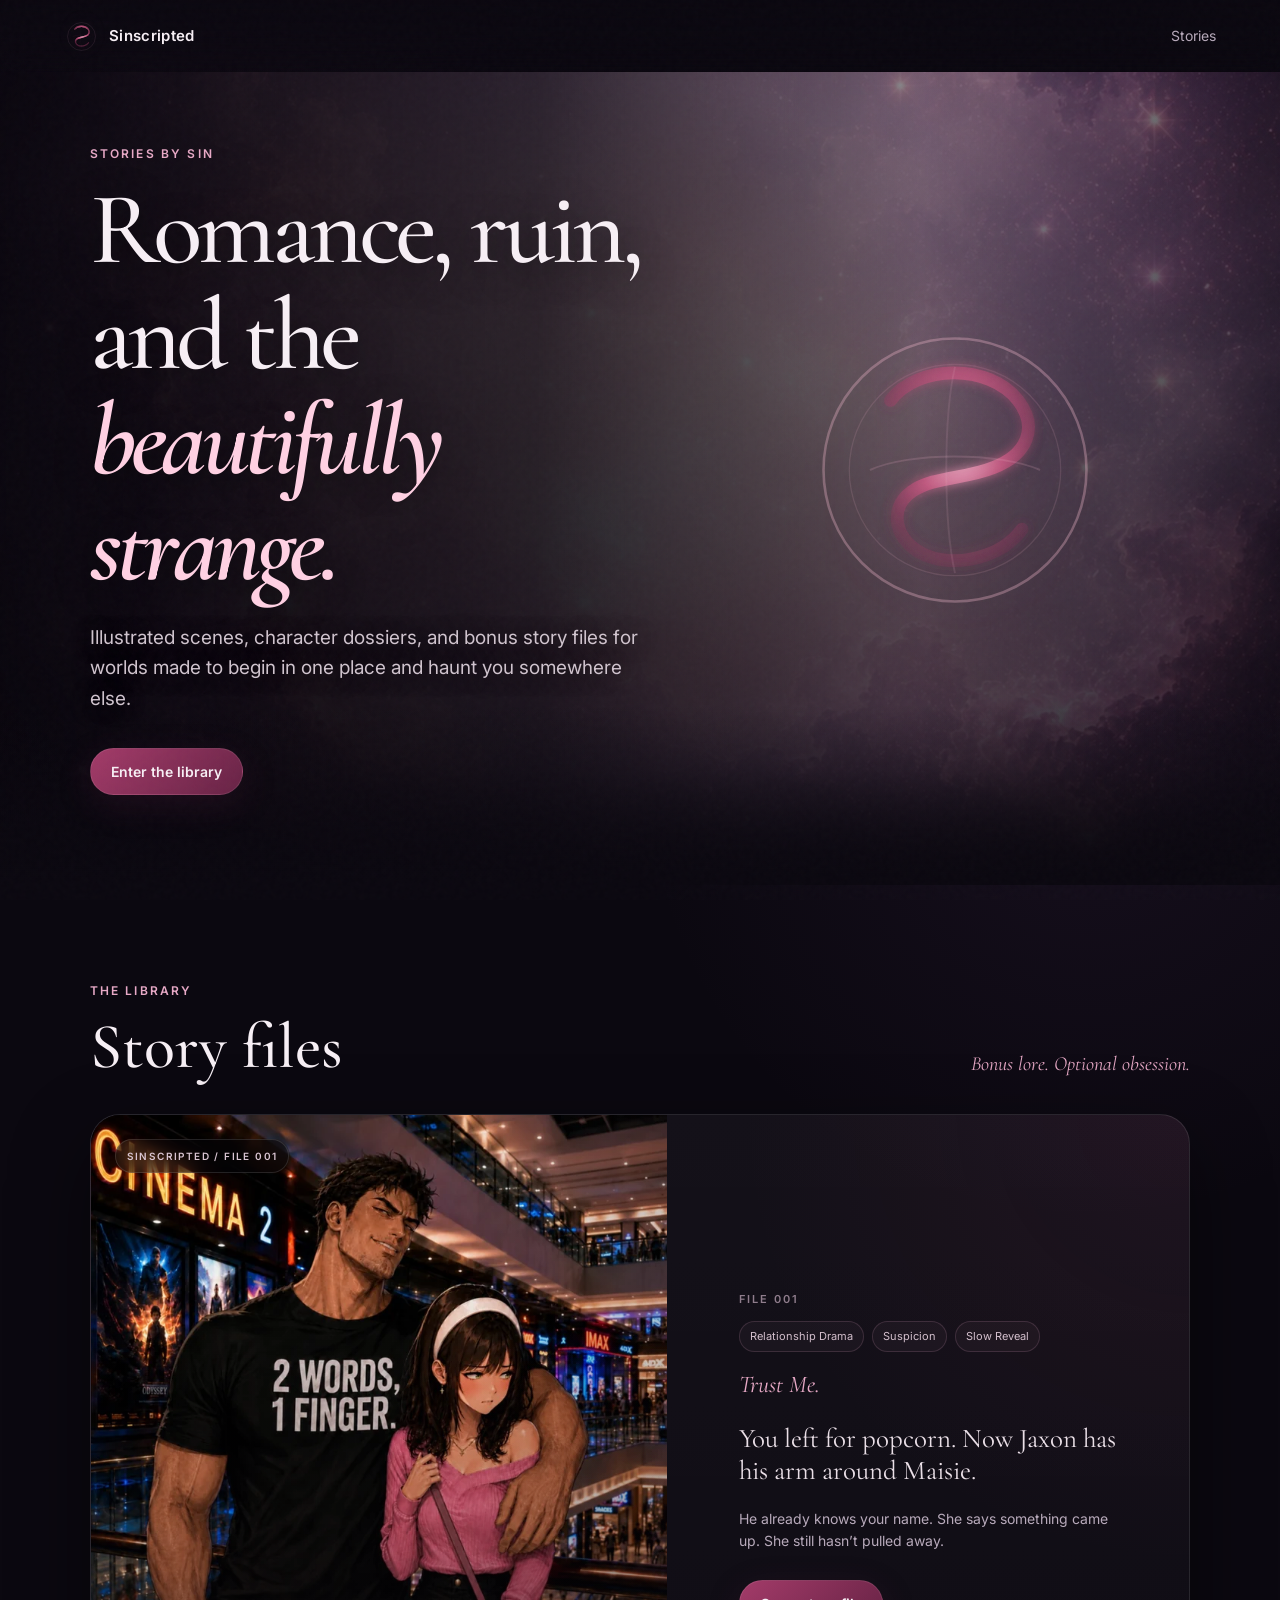
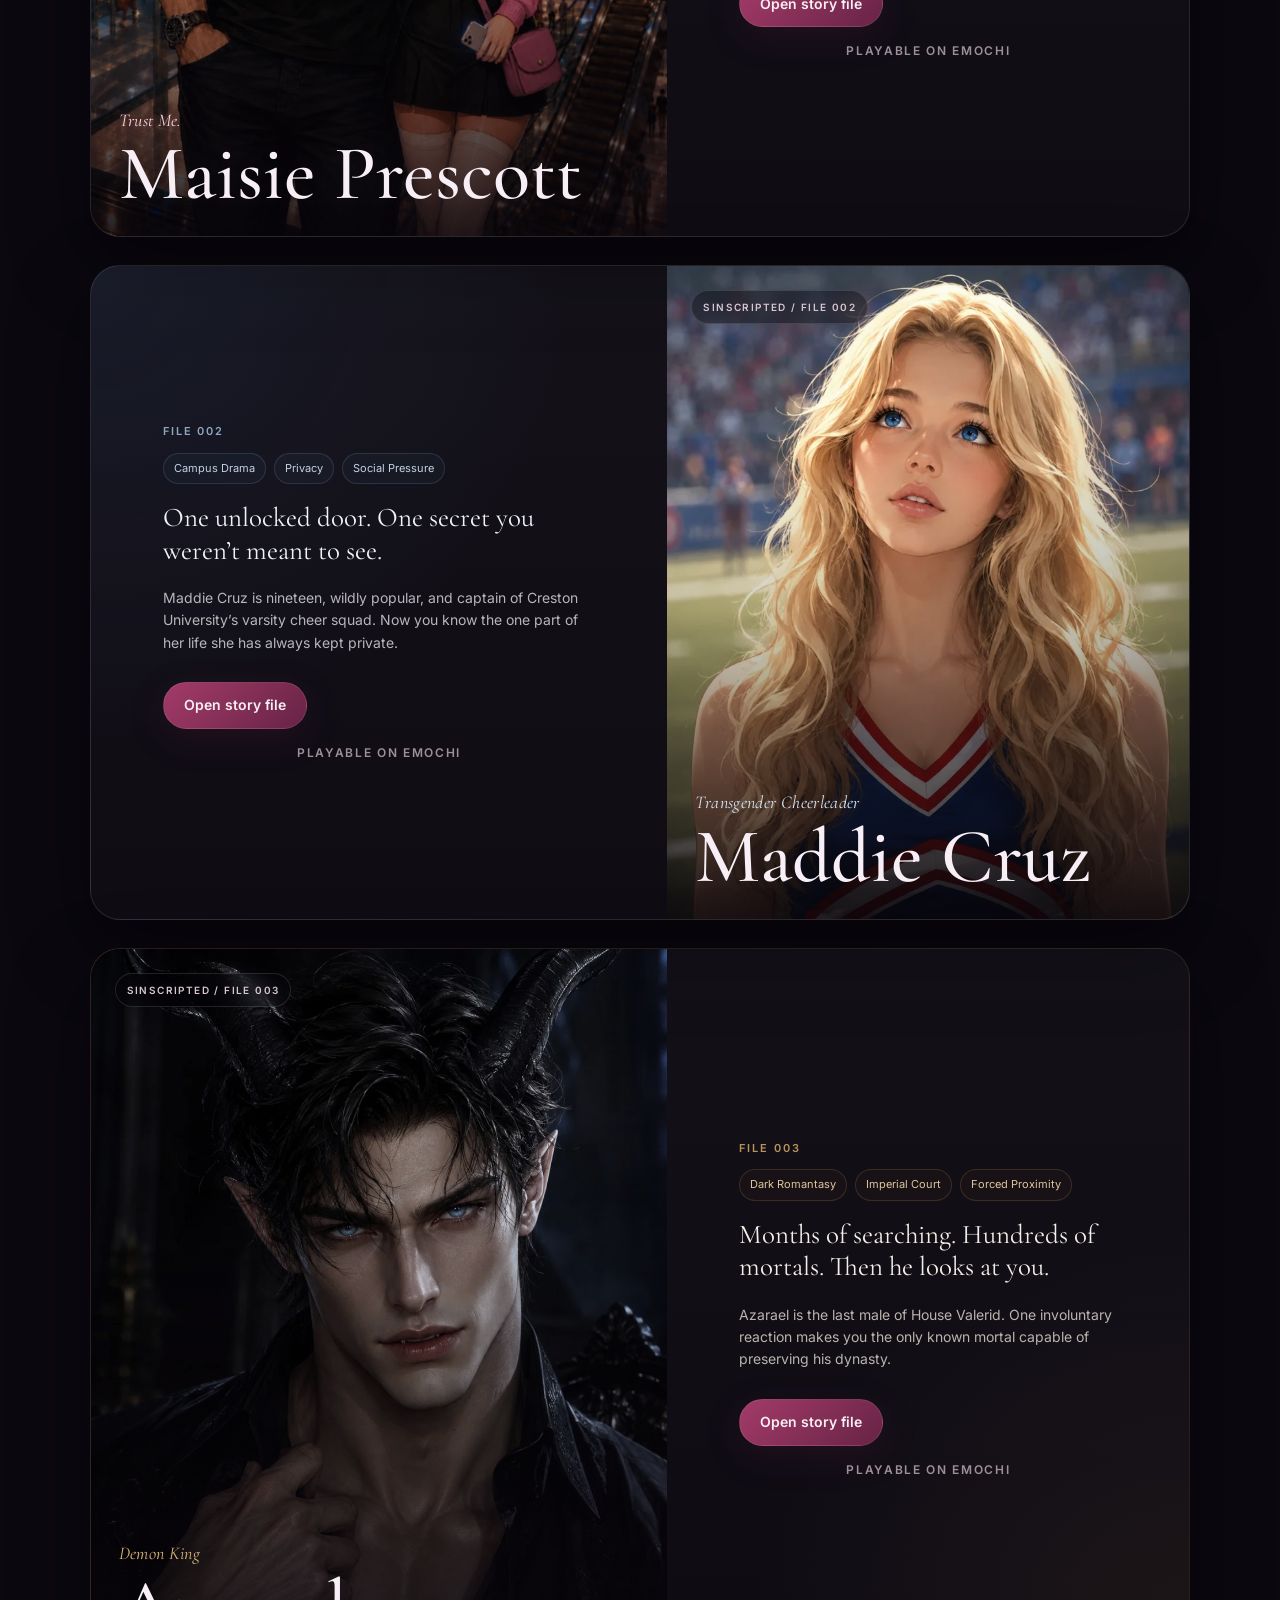
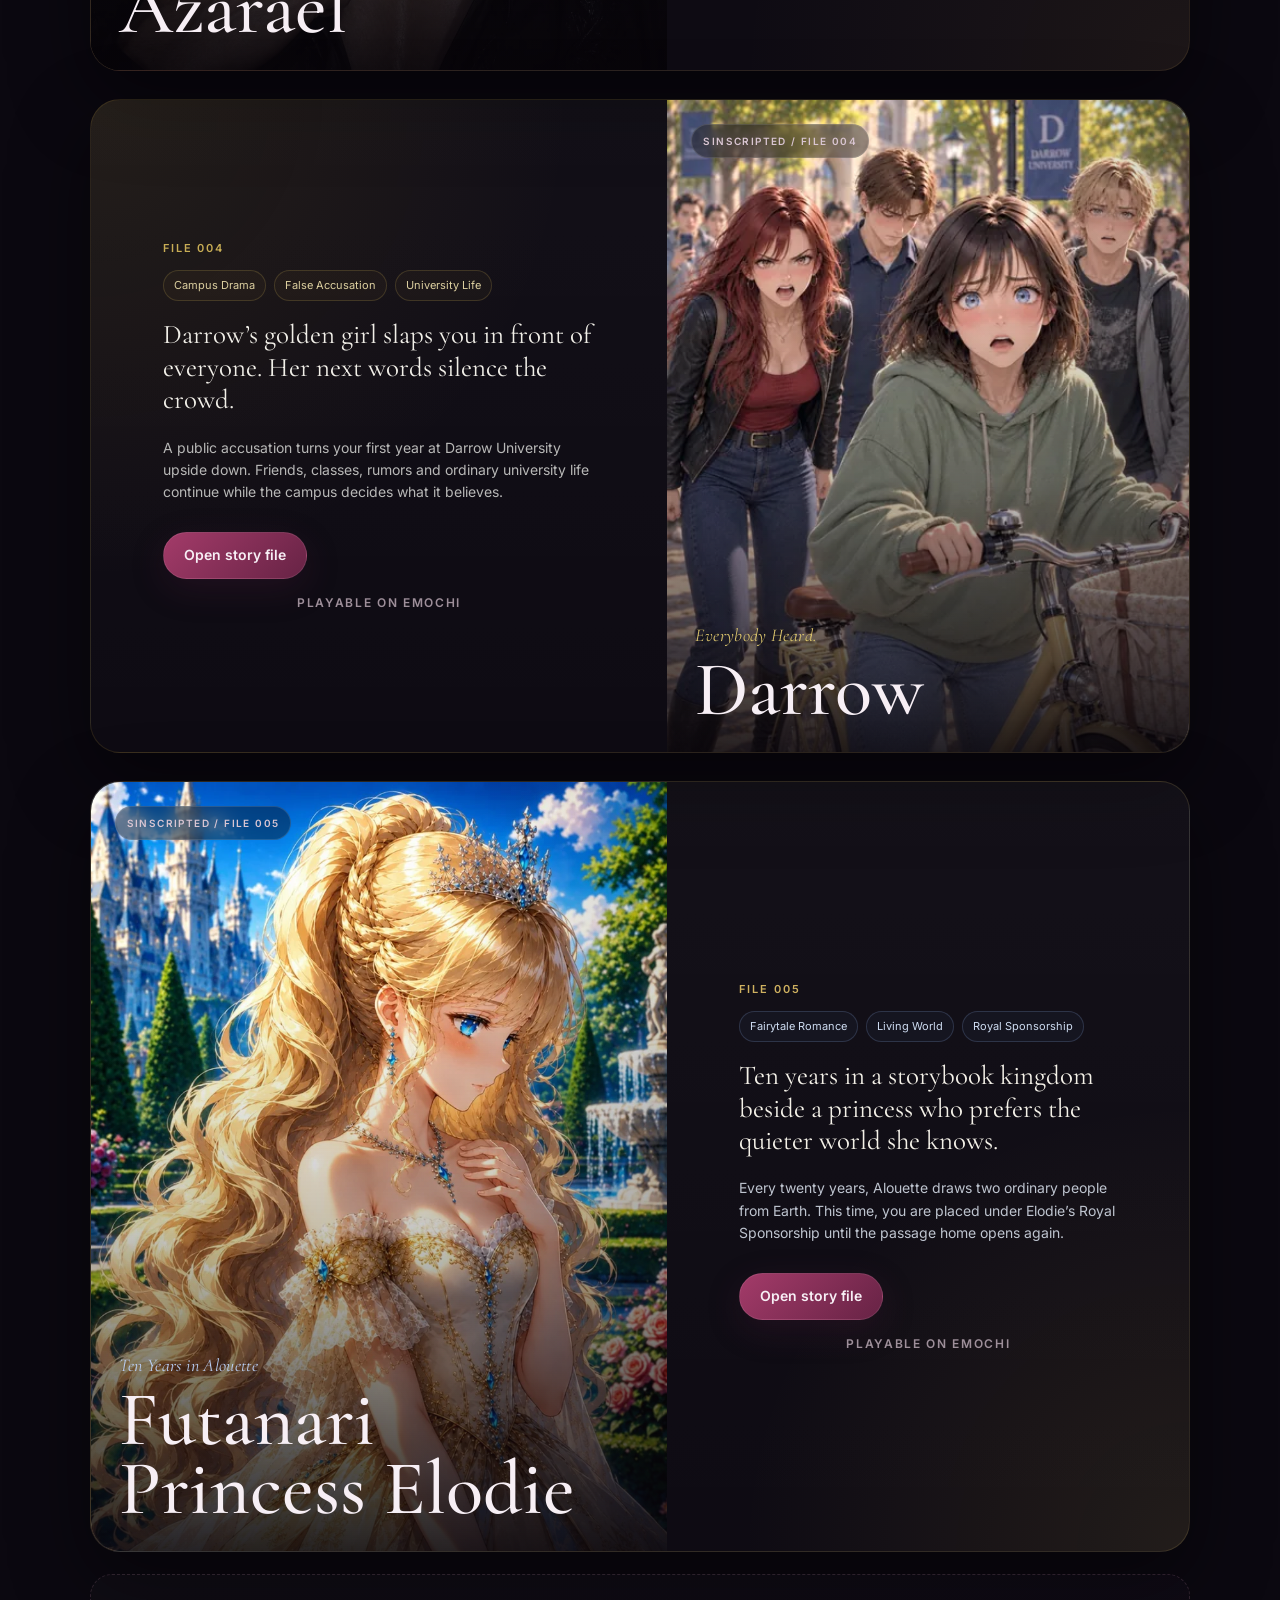
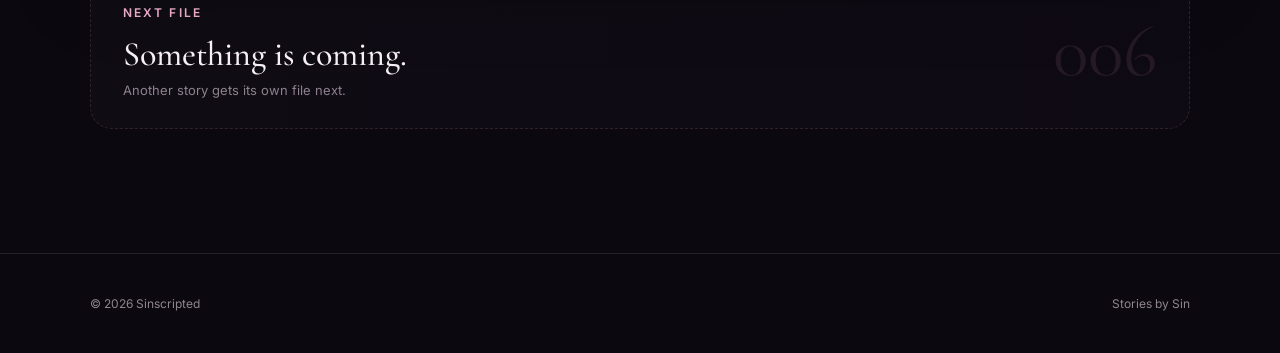
==== commit d6a4defe: "Add files via upload" ====
--- a/index.html
+++ b/index.html
@@ -76,7 +76,7 @@
 
 <article class="featured-story darrow-feature reveal"><a class="featured-cover cover-link darrow-cover" href="/darrow/" aria-label="Open the Darrow story file"><img src="/darrow/assets/darrow-card-480.webp" alt="Darrow University story artwork"><div class="cover-shade" aria-hidden="true"></div><div class="file-badge">SINSCRIPTED / FILE 004</div><div class="cover-copy"><small>Everybody Heard.</small><strong>Darrow</strong></div></a><div class="featured-copy"><p class="story-index">FILE 004</p><div class="tag-row" aria-label="Story tags"><span>Campus Drama</span><span>False Accusation</span><span>University Life</span></div><p class="hook large-hook">Darrow’s golden girl slaps you in front of everyone. Her next words silence the crowd.</p><p class="story-description">A public accusation turns your first year at Darrow University upside down. Friends, classes, rumors and ordinary university life continue while the campus decides what it believes.</p><div class="card-actions"><a class="button primary" href="/darrow/">Open story file</a></div><p class="platform-note">Playable on Emochi</p></div></article>
 
-<article class="featured-story elodie-feature reveal"><a class="featured-cover cover-link elodie-cover" href="/elodie/" aria-label="Open the Princess Elodie story file"><img src="/assets/stories/elodie/poster-card.webp" alt="Princess Elodie in the gardens of Alouette's royal palace"><div class="cover-shade" aria-hidden="true"></div><div class="file-badge">SINSCRIPTED / FILE 005</div><div class="cover-copy"><small>Ten Years in Alouette</small><strong>Princess Elodie</strong></div></a><div class="featured-copy"><p class="story-index">FILE 005</p><div class="tag-row" aria-label="Story tags"><span>Fairytale Romance</span><span>Living World</span><span>Royal Sponsorship</span></div><p class="hook large-hook">Ten years in a storybook kingdom. One princess who would rather keep you close.</p><p class="story-description">Every twenty years, Alouette draws two ordinary people from Earth. This time, you belong to Princess Elodie’s household until the passage home opens again.</p><div class="card-actions"><a class="button primary" href="/elodie/">Open story file</a></div><p class="platform-note">Playable on Emochi</p></div></article>
+<article class="featured-story elodie-feature reveal"><a class="featured-cover cover-link elodie-cover" href="/elodie/" aria-label="Open the Futanari Princess Elodie story file"><img src="/assets/stories/elodie/poster-card.webp" alt="Futanari Princess Elodie in the gardens of Alouette's royal palace"><div class="cover-shade" aria-hidden="true"></div><div class="file-badge">SINSCRIPTED / FILE 005</div><div class="cover-copy"><small>Ten Years in Alouette</small><strong>Futanari Princess Elodie</strong></div></a><div class="featured-copy"><p class="story-index">FILE 005</p><div class="tag-row" aria-label="Story tags"><span>Fairytale Romance</span><span>Living World</span><span>Royal Sponsorship</span></div><p class="hook large-hook">Ten years in a storybook kingdom beside a princess who prefers the quieter world she knows.</p><p class="story-description">Every twenty years, Alouette draws two ordinary people from Earth. This time, you are placed under Elodie’s Royal Sponsorship until the passage home opens again.</p><div class="card-actions"><a class="button primary" href="/elodie/">Open story file</a></div><p class="platform-note">Playable on Emochi</p></div></article>
 
 </div>
 <div class="next-file reveal"><div><p class="eyebrow">Next file</p><h3>Something is coming.</h3><p>Another story gets its own file next.</p></div><span class="next-file-number">006</span></div></section>
